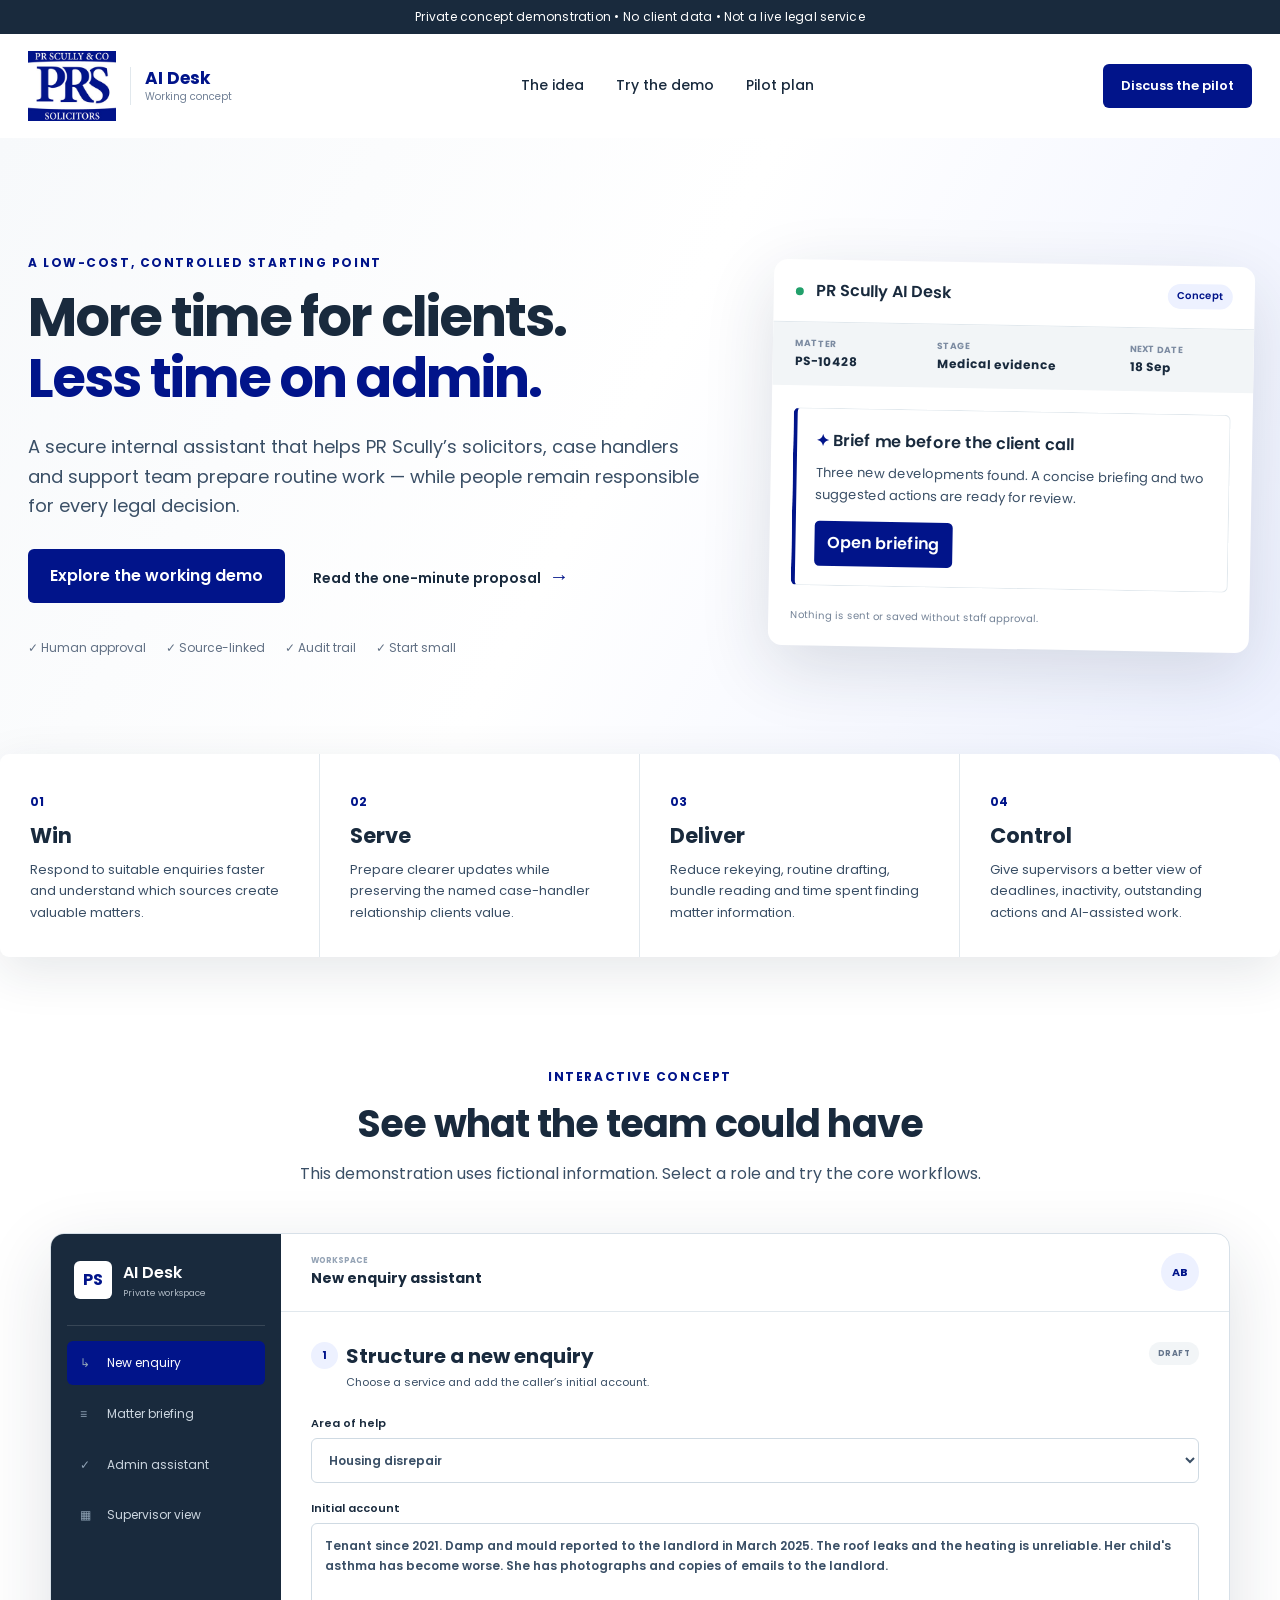
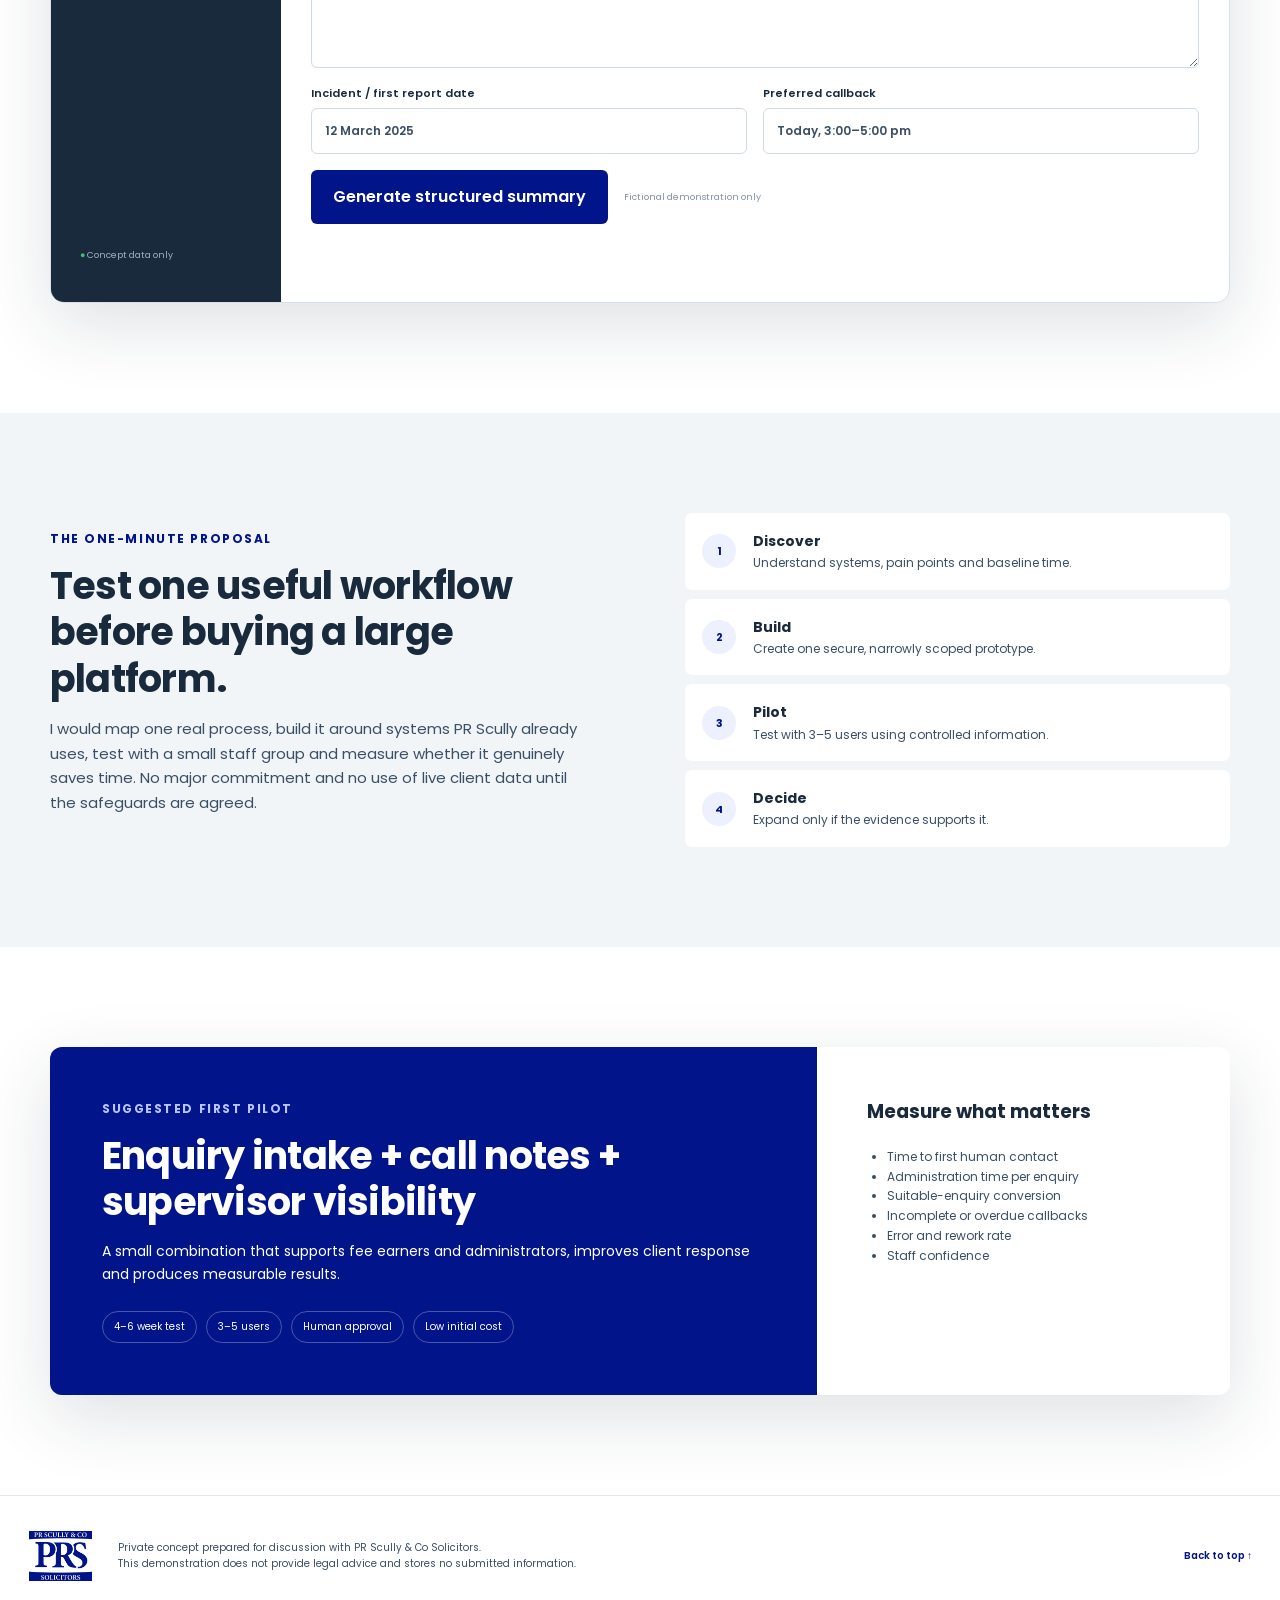
==== index.html @ b3a2705a "Create PR Scully AI Desk concept demo" ====
<!doctype html>
<html lang="en-GB">
<head>
  <meta charset="utf-8">
  <meta name="viewport" content="width=device-width, initial-scale=1">
  <meta name="description" content="Private concept demonstration of a secure AI working assistant for PR Scully Solicitors.">
  <title>PR Scully AI Desk — Private concept</title>
  <link rel="preconnect" href="https://fonts.googleapis.com">
  <link rel="preconnect" href="https://fonts.gstatic.com" crossorigin>
  <link href="https://fonts.googleapis.com/css2?family=Poppins:wght@400;500;600;700&display=swap" rel="stylesheet">
  <link rel="stylesheet" href="styles.css">
</head>
<body>
  <div class="concept-bar">Private concept demonstration • No client data • Not a live legal service</div>
  <header class="site-header">
    <a class="brand" href="#top" aria-label="PR Scully AI Desk home">
      <img src="assets/pr-scully-logo.png" alt="PR Scully Solicitors">
      <span class="brand-divider"></span>
      <span><strong>AI Desk</strong><small>Working concept</small></span>
    </a>
    <nav aria-label="Primary navigation">
      <a href="#opportunity">The idea</a>
      <a href="#demo">Try the demo</a>
      <a href="#pilot">Pilot plan</a>
    </nav>
    <a class="button button-small" href="#proposal">Discuss the pilot</a>
  </header>

  <main id="top">
    <section class="hero">
      <div class="hero-copy">
        <span class="eyebrow">A low-cost, controlled starting point</span>
        <h1>More time for clients.<br><span>Less time on admin.</span></h1>
        <p class="lead">A secure internal assistant that helps PR Scully’s solicitors, case handlers and support team prepare routine work — while people remain responsible for every legal decision.</p>
        <div class="hero-actions">
          <a class="button" href="#demo">Explore the working demo</a>
          <a class="text-link" href="#proposal">Read the one-minute proposal <span>→</span></a>
        </div>
        <div class="trust-row">
          <span>✓ Human approval</span><span>✓ Source-linked</span><span>✓ Audit trail</span><span>✓ Start small</span>
        </div>
      </div>
      <div class="hero-panel" aria-label="AI Desk overview">
        <div class="panel-top"><span class="pulse"></span> PR Scully AI Desk <em>Concept</em></div>
        <div class="matter-head">
          <div><small>MATTER</small><strong>PS-10428</strong></div>
          <div><small>STAGE</small><strong>Medical evidence</strong></div>
          <div><small>NEXT DATE</small><strong>18 Sep</strong></div>
        </div>
        <div class="panel-card">
          <div class="panel-title"><span>✦</span> Brief me before the client call</div>
          <p>Three new developments found. A concise briefing and two suggested actions are ready for review.</p>
          <button class="mini-button" data-scroll-demo>Open briefing</button>
        </div>
        <div class="panel-note">Nothing is sent or saved without staff approval.</div>
      </div>
    </section>

    <section class="outcomes" id="opportunity">
      <article><b>01</b><h3>Win</h3><p>Respond to suitable enquiries faster and understand which sources create valuable matters.</p></article>
      <article><b>02</b><h3>Serve</h3><p>Prepare clearer updates while preserving the named case-handler relationship clients value.</p></article>
      <article><b>03</b><h3>Deliver</h3><p>Reduce rekeying, routine drafting, bundle reading and time spent finding matter information.</p></article>
      <article><b>04</b><h3>Control</h3><p>Give supervisors a better view of deadlines, inactivity, outstanding actions and AI-assisted work.</p></article>
    </section>

    <section class="demo-section" id="demo">
      <div class="section-intro">
        <span class="eyebrow">Interactive concept</span>
        <h2>See what the team could have</h2>
        <p>This demonstration uses fictional information. Select a role and try the core workflows.</p>
      </div>
      <div class="app-shell">
        <aside class="app-nav">
          <div class="app-logo"><span>PS</span><div>AI Desk<small>Private workspace</small></div></div>
          <button class="nav-item active" data-tab="intake"><span>↳</span> New enquiry</button>
          <button class="nav-item" data-tab="briefing"><span>≡</span> Matter briefing</button>
          <button class="nav-item" data-tab="admin"><span>✓</span> Admin assistant</button>
          <button class="nav-item" data-tab="dashboard"><span>▦</span> Supervisor view</button>
          <div class="secure-label"><span>●</span> Concept data only</div>
        </aside>

        <div class="app-content">
          <div class="app-toolbar"><div><small>WORKSPACE</small><strong id="workspace-title">New enquiry assistant</strong></div><div class="avatar">AB</div></div>

          <section class="tab-panel active" id="intake">
            <div class="app-heading"><div><span class="step">1</span><h3>Structure a new enquiry</h3><p>Choose a service and add the caller’s initial account.</p></div><span class="status neutral">DRAFT</span></div>
            <label>Area of help<select id="service"><option>Housing disrepair</option><option>Personal injury</option><option>Clinical negligence</option><option>Aesthetic negligence</option></select></label>
            <label>Initial account<textarea id="account" rows="6">Tenant since 2021. Damp and mould reported to the landlord in March 2025. The roof leaks and the heating is unreliable. Her child's asthma has become worse. She has photographs and copies of emails to the landlord.</textarea></label>
            <div class="form-grid"><label>Incident / first report date<input value="12 March 2025"></label><label>Preferred callback<input value="Today, 3:00–5:00 pm"></label></div>
            <div class="action-row"><button class="button" id="generate-summary">Generate structured summary</button><span>Fictional demonstration only</span></div>
            <div class="generated hidden" id="summary-output"><div class="generated-head"><span>✦ AI-prepared draft</span><span class="status">REVIEW REQUIRED</span></div><div id="summary-text"></div><div class="approval"><button class="button-outline">Edit draft</button><button class="button" id="approve-summary">Approve for callback queue</button></div></div>
          </section>

          <section class="tab-panel" id="briefing">
            <div class="app-heading"><div><span class="step">2</span><h3>Matter briefing</h3><p>A source-linked summary before a client conversation.</p></div><span class="status">REVIEW REQUIRED</span></div>
            <div class="metric-row"><div><small>MATTER</small><strong>PS-10428</strong></div><div><small>STAGE</small><strong>Medical evidence</strong></div><div><small>NEXT DATE</small><strong>18 Sep 2026</strong></div><div><small>LAST UPDATE</small><strong>9 days ago</strong></div></div>
            <div class="brief-grid"><article><h4>What changed</h4><ul><li>Orthopaedic report received <a href="#">[Report, p.2]</a></li><li>Defendant requested a 21-day extension <a href="#">[Email, 24 Aug]</a></li><li>Client reports continuing symptoms and travel costs <a href="#">[Call note, 25 Aug]</a></li></ul></article><article><h4>Suggested actions</h4><ol><li>Review the report for clarification points.</li><li>Request travel receipts from the client.</li><li>Approve the prepared client update.</li></ol></article></div>
            <div class="human-check"><strong>Human check</strong><span>Verify material facts against the linked documents before giving advice or sending correspondence.</span></div>
          </section>

          <section class="tab-panel" id="admin">
            <div class="app-heading"><div><span class="step">3</span><h3>Administration assistant</h3><p>Turn an authorised call note into controlled follow-up work.</p></div><span class="status neutral">DEMO</span></div>
            <div class="transcript"><span>00:18</span><p>“The client confirmed that the consultant appointment is next Thursday. She will email the wage slips this afternoon and asked us to contact her after 2pm.”</p></div>
            <button class="button" id="extract-actions">Extract actions and draft follow-up</button>
            <div class="task-list hidden" id="task-output">
              <label><input type="checkbox"> Record consultant appointment for next Thursday</label>
              <label><input type="checkbox"> Check for wage slips after 4:00 pm today</label>
              <label><input type="checkbox"> Apply contact preference: after 2:00 pm</label>
              <div class="draft-email"><small>DRAFT FOLLOW-UP</small><p>Thank you for speaking with us today. We have noted your consultant appointment and will look out for the wage slips. We will contact you after 2:00 pm as requested.</p></div>
            </div>
          </section>

          <section class="tab-panel" id="dashboard">
            <div class="app-heading"><div><span class="step">4</span><h3>Supervisor attention view</h3><p>A simple action list — not another reporting burden.</p></div><span class="status live">SAMPLE DATA</span></div>
            <div class="dashboard-metrics"><div><strong>42</strong><span>new enquiries</span></div><div><strong>71%</strong><span>contacted in target</span></div><div class="amber"><strong>11</strong><span>awaiting documents</span></div><div class="red"><strong>6</strong><span>need attention</span></div></div>
            <table><thead><tr><th>Area</th><th>Signal</th><th>Owner</th><th>Next step</th></tr></thead><tbody><tr><td>Enquiries</td><td><b>4 not contacted</b></td><td>Intake</td><td><button>Call today</button></td></tr><tr><td>Matters</td><td><b>3 inactive &gt;21 days</b></td><td>Supervisors</td><td><button>Review list</button></td></tr><tr><td>Clients</td><td><b>8 updates overdue</b></td><td>Case handlers</td><td><button>Approve drafts</button></td></tr></tbody></table>
          </section>
        </div>
      </div>
    </section>

    <section class="proposal" id="proposal">
      <div><span class="eyebrow">The one-minute proposal</span><h2>Test one useful workflow before buying a large platform.</h2><p>I would map one real process, build it around systems PR Scully already uses, test with a small staff group and measure whether it genuinely saves time. No major commitment and no use of live client data until the safeguards are agreed.</p></div>
      <div class="proposal-list"><div><b>1</b><span><strong>Discover</strong>Understand systems, pain points and baseline time.</span></div><div><b>2</b><span><strong>Build</strong>Create one secure, narrowly scoped prototype.</span></div><div><b>3</b><span><strong>Pilot</strong>Test with 3–5 users using controlled information.</span></div><div><b>4</b><span><strong>Decide</strong>Expand only if the evidence supports it.</span></div></div>
    </section>

    <section class="pilot" id="pilot">
      <div class="pilot-card"><span class="eyebrow light">Suggested first pilot</span><h2>Enquiry intake + call notes + supervisor visibility</h2><p>A small combination that supports fee earners and administrators, improves client response and produces measurable results.</p><div class="pilot-tags"><span>4–6 week test</span><span>3–5 users</span><span>Human approval</span><span>Low initial cost</span></div></div>
      <div class="pilot-measures"><h3>Measure what matters</h3><ul><li>Time to first human contact</li><li>Administration time per enquiry</li><li>Suitable-enquiry conversion</li><li>Incomplete or overdue callbacks</li><li>Error and rework rate</li><li>Staff confidence</li></ul></div>
    </section>
  </main>

  <footer><img src="assets/pr-scully-logo.png" alt=""><p>Private concept prepared for discussion with PR Scully & Co Solicitors.<br>This demonstration does not provide legal advice and stores no submitted information.</p><a href="#top">Back to top ↑</a></footer>
  <div class="toast" id="toast" role="status" aria-live="polite"></div>
  <script src="app.js"></script>
</body>
</html>
---- styles.css ----
:root{--blue:#01148a;--blue2:#001389;--ink:#192a3d;--body:#3a4f66;--line:#e1e8ed;--soft:#f2f5f7;--softer:#fafbfc;--white:#fff;--green:#147d64;--amber:#b7791f;--red:#b33a3a;--shadow:0 22px 70px rgba(25,42,61,.14)}*{box-sizing:border-box}html{scroll-behavior:smooth}body{margin:0;font-family:Poppins,-apple-system,BlinkMacSystemFont,"Segoe UI",sans-serif;color:var(--body);background:#fff;line-height:1.65}button,input,textarea,select{font:inherit}.concept-bar{background:var(--ink);color:#fff;text-align:center;padding:7px 16px;font-size:12px;letter-spacing:.02em}.site-header{height:104px;display:flex;align-items:center;justify-content:space-between;max-width:1290px;margin:auto;padding:12px 28px;background:#fff}.brand{display:flex;align-items:center;gap:14px;color:var(--ink);text-decoration:none}.brand img{width:88px;height:70px;object-fit:contain}.brand-divider{height:38px;width:1px;background:var(--line)}.brand span:last-child{display:flex;flex-direction:column;line-height:1.2}.brand strong{font-size:17px;color:var(--blue)}.brand small{font-size:10px;color:#718096;margin-top:3px}.site-header nav{display:flex;gap:32px}.site-header nav a{color:var(--ink);font-size:14px;font-weight:500;text-decoration:none}.site-header nav a:hover{color:var(--blue)}.button{display:inline-flex;align-items:center;justify-content:center;border:0;border-radius:6px;background:var(--blue);color:#fff;padding:14px 22px;min-height:50px;font-weight:600;text-decoration:none;cursor:pointer;transition:.2s}.button:hover{background:var(--blue2);transform:translateY(-1px)}.button-small{min-height:44px;padding:10px 18px;font-size:13px}.button-outline{border:1px solid var(--blue);background:#fff;color:var(--blue);padding:11px 18px;border-radius:6px;font-weight:600;cursor:pointer}.hero{min-height:650px;background:linear-gradient(118deg,#f7f9fb 0%,#fff 48%,#edf1ff 100%);display:grid;grid-template-columns:minmax(0,1.05fr) minmax(430px,.75fr);gap:70px;align-items:center;padding:78px max(28px,calc((100vw - 1234px)/2)) 92px;overflow:hidden}.eyebrow{display:block;color:var(--blue);font-size:12px;font-weight:700;letter-spacing:.13em;text-transform:uppercase;margin-bottom:14px}.hero h1{font-size:54px;line-height:1.12;color:var(--ink);margin:0 0 24px;letter-spacing:-.035em}.hero h1 span{color:var(--blue)}.lead{font-size:18px;max-width:720px;margin:0 0 28px}.hero-actions{display:flex;align-items:center;gap:28px}.text-link{color:var(--ink);font-size:14px;font-weight:600;text-decoration:none}.text-link span{color:var(--blue);font-size:20px;margin-left:5px}.trust-row{display:flex;flex-wrap:wrap;gap:20px;margin-top:35px;font-size:12px;color:#617084}.hero-panel{background:#fff;border-radius:14px;box-shadow:var(--shadow);overflow:hidden;transform:rotate(1deg)}.panel-top{padding:18px 22px;color:var(--ink);font-weight:600;border-bottom:1px solid var(--line)}.panel-top em{float:right;font-size:10px;font-style:normal;background:#edf1ff;color:var(--blue);border-radius:20px;padding:4px 9px}.pulse{display:inline-block;width:8px;height:8px;background:#22a06b;border-radius:50%;margin-right:8px}.matter-head{display:grid;grid-template-columns:1fr 1.4fr .8fr;background:var(--soft);padding:14px 22px;gap:15px}.matter-head div{display:flex;flex-direction:column}.matter-head small,.metric-row small{font-size:9px;color:#7c8ba1;font-weight:700}.matter-head strong{font-size:12px;color:var(--ink)}.panel-card{margin:22px;border:1px solid var(--line);border-left:4px solid var(--blue);border-radius:6px;padding:19px}.panel-title{font-weight:600;color:var(--ink)}.panel-title span{color:var(--blue)}.panel-card p{font-size:13px;margin:8px 0 16px}.mini-button{border:0;background:var(--blue);color:#fff;border-radius:5px;padding:9px 13px;font-weight:600;cursor:pointer}.panel-note{padding:0 22px 22px;font-size:10px;color:#748397}.outcomes{max-width:1290px;margin:-34px auto 0;position:relative;display:grid;grid-template-columns:repeat(4,1fr);background:#fff;border-radius:9px;box-shadow:0 15px 50px rgba(25,42,61,.11);overflow:hidden}.outcomes article{padding:34px 30px;border-right:1px solid var(--line)}.outcomes article:last-child{border:0}.outcomes b{color:var(--blue);font-size:12px}.outcomes h3{margin:5px 0;color:var(--ink);font-size:21px}.outcomes p{margin:0;font-size:13px}.demo-section{padding:110px 28px;background:#fff}.section-intro{text-align:center;max-width:720px;margin:0 auto 45px}.section-intro h2,.proposal h2,.pilot h2{color:var(--ink);font-size:38px;line-height:1.22;margin:0 0 14px;letter-spacing:-.02em}.section-intro p{margin:0}.app-shell{max-width:1180px;min-height:670px;margin:auto;border:1px solid #d7e0e8;border-radius:14px;box-shadow:var(--shadow);display:grid;grid-template-columns:230px 1fr;overflow:hidden;background:#fff}.app-nav{background:var(--ink);padding:26px 16px;display:flex;flex-direction:column;gap:7px}.app-logo{display:flex;align-items:center;color:#fff;gap:11px;padding:0 7px 24px;margin-bottom:8px;border-bottom:1px solid rgba(255,255,255,.13);font-weight:600}.app-logo>span{display:grid;place-items:center;width:38px;height:38px;border-radius:6px;background:#fff;color:var(--blue);font-weight:700}.app-logo div{display:flex;flex-direction:column}.app-logo small{color:#aeb9c4;font-size:9px;font-weight:400}.nav-item{border:0;background:transparent;color:#cbd5df;text-align:left;border-radius:6px;padding:12px 13px;font-size:12px;cursor:pointer}.nav-item span{display:inline-block;width:24px;color:#91a4b7}.nav-item:hover,.nav-item.active{background:var(--blue);color:#fff}.secure-label{margin-top:auto;color:#9eb0c1;font-size:9px;padding:13px}.secure-label span{color:#48bb78}.app-content{min-width:0}.app-toolbar{height:78px;border-bottom:1px solid var(--line);display:flex;align-items:center;justify-content:space-between;padding:0 30px}.app-toolbar>div:first-child{display:flex;flex-direction:column}.app-toolbar small{font-size:8px;font-weight:700;color:#94a3b5}.app-toolbar strong{color:var(--ink);font-size:14px}.avatar{width:38px;height:38px;border-radius:50%;display:grid;place-items:center;background:#edf1ff;color:var(--blue);font-size:11px;font-weight:700}.tab-panel{display:none;padding:30px;animation:fade .25s ease}.tab-panel.active{display:block}@keyframes fade{from{opacity:.4;transform:translateY(5px)}to{opacity:1;transform:none}}.app-heading{display:flex;justify-content:space-between;align-items:flex-start;margin-bottom:23px}.app-heading>div{display:grid;grid-template-columns:35px 1fr}.app-heading .step{grid-row:1/3;width:27px;height:27px;display:grid;place-items:center;border-radius:50%;background:#edf1ff;color:var(--blue);font-size:11px;font-weight:700}.app-heading h3{color:var(--ink);font-size:20px;line-height:1.2;margin:2px 0 5px}.app-heading p{grid-column:2;margin:0;font-size:11px}.status{background:#fff4d9;color:#8a5b00;border-radius:20px;padding:5px 9px;font-size:8px;font-weight:700;letter-spacing:.05em}.status.neutral{background:var(--soft);color:#64748b}.status.live{background:#e7f7ef;color:#147d64}label{display:block;color:var(--ink);font-size:11px;font-weight:600;margin-bottom:16px}input,textarea,select{display:block;width:100%;margin-top:6px;border:1px solid #cfdae3;border-radius:6px;padding:12px 13px;color:var(--body);background:#fff;font-size:12px;outline:none}input:focus,textarea:focus,select:focus{border-color:var(--blue);box-shadow:0 0 0 3px rgba(1,20,138,.08)}textarea{resize:vertical}.form-grid{display:grid;grid-template-columns:1fr 1fr;gap:16px}.action-row{display:flex;align-items:center;gap:16px}.action-row span{font-size:9px;color:#8190a2}.generated{margin-top:24px;border:1px solid #cfd9e2;border-radius:8px;padding:18px;background:var(--softer)}.generated-head{display:flex;justify-content:space-between;color:var(--blue);font-size:11px;font-weight:700}.generated h4{color:var(--ink);margin:14px 0 6px}.generated ul{font-size:11px;margin:0;padding-left:18px}.approval{display:flex;justify-content:flex-end;gap:10px;margin-top:16px}.hidden{display:none}.metric-row{display:grid;grid-template-columns:repeat(4,1fr);border:1px solid var(--line);border-radius:7px;overflow:hidden;margin-bottom:23px}.metric-row div{padding:13px;border-right:1px solid var(--line);display:flex;flex-direction:column}.metric-row div:last-child{border:0}.metric-row strong{font-size:11px;color:var(--ink)}.brief-grid{display:grid;grid-template-columns:1.1fr .9fr;gap:18px}.brief-grid article{background:var(--soft);padding:18px;border-radius:7px}.brief-grid h4{color:var(--ink);margin:0 0 10px}.brief-grid ul,.brief-grid ol{font-size:11px;padding-left:20px;margin:0}.brief-grid a{color:var(--blue)}.human-check{display:flex;gap:14px;background:#fff8e5;border-left:4px solid #d69e2e;padding:15px;margin-top:18px;font-size:10px}.human-check strong{color:#8a5b00;white-space:nowrap}.transcript{display:flex;gap:16px;padding:18px;background:var(--soft);border-radius:7px;margin-bottom:18px}.transcript span{color:var(--blue);font-size:10px;font-weight:700}.transcript p{margin:0;font-size:12px}.task-list{margin-top:20px}.task-list label{display:flex;align-items:center;gap:10px;padding:12px;border-bottom:1px solid var(--line);margin:0}.task-list input{width:auto;margin:0}.draft-email{margin-top:18px;border-left:4px solid var(--blue);padding:14px 17px;background:#f7f8ff}.draft-email small{font-weight:700;color:var(--blue)}.draft-email p{font-size:11px;margin:6px 0}.dashboard-metrics{display:grid;grid-template-columns:repeat(4,1fr);gap:10px;margin-bottom:25px}.dashboard-metrics div{background:var(--blue);color:#fff;border-radius:7px;padding:15px;text-align:center;display:flex;flex-direction:column}.dashboard-metrics .amber{background:var(--amber)}.dashboard-metrics .red{background:var(--red)}.dashboard-metrics strong{font-size:24px}.dashboard-metrics span{font-size:9px}table{width:100%;border-collapse:collapse;font-size:10px}th{text-align:left;background:var(--ink);color:#fff;padding:11px}td{padding:11px;border-bottom:1px solid var(--line)}td button{border:0;border-radius:4px;background:#edf1ff;color:var(--blue);font-size:9px;font-weight:600;padding:7px 9px}.proposal{padding:100px max(28px,calc((100vw - 1180px)/2));background:var(--soft);display:grid;grid-template-columns:1fr 1fr;gap:90px;align-items:center}.proposal p{font-size:15px}.proposal-list{display:grid;gap:9px}.proposal-list>div{background:#fff;border-radius:7px;padding:17px;display:flex;align-items:center;gap:17px}.proposal-list b{width:34px;height:34px;border-radius:50%;display:grid;place-items:center;background:#edf1ff;color:var(--blue);font-size:11px}.proposal-list span{font-size:12px}.proposal-list strong{display:block;color:var(--ink);font-size:14px}.pilot{max-width:1180px;margin:100px auto;display:grid;grid-template-columns:1.3fr .7fr;box-shadow:var(--shadow);border-radius:12px;overflow:hidden}.pilot-card{background:var(--blue);padding:52px;color:#fff}.pilot-card h2{color:#fff}.pilot-card p{font-size:14px}.eyebrow.light{color:#bac5ff}.pilot-tags{display:flex;flex-wrap:wrap;gap:9px;margin-top:25px}.pilot-tags span{font-size:10px;border:1px solid rgba(255,255,255,.28);border-radius:20px;padding:7px 11px}.pilot-measures{padding:50px;background:#fff}.pilot-measures h3{margin-top:0;color:var(--ink)}.pilot-measures ul{padding-left:20px;font-size:12px}footer{border-top:1px solid var(--line);max-width:1290px;margin:auto;padding:35px 28px;display:flex;align-items:center;gap:25px;font-size:10px}footer img{width:65px;height:50px;object-fit:contain}footer p{margin:0}footer a{margin-left:auto;color:var(--blue);font-weight:600;text-decoration:none}.toast{position:fixed;right:24px;bottom:24px;background:var(--ink);color:#fff;padding:13px 18px;border-radius:6px;font-size:11px;box-shadow:var(--shadow);opacity:0;transform:translateY(10px);pointer-events:none;transition:.25s}.toast.show{opacity:1;transform:none}@media(max-width:900px){.site-header nav{display:none}.hero{grid-template-columns:1fr;padding-top:60px}.hero-panel{max-width:600px}.outcomes{margin:0;grid-template-columns:1fr 1fr;border-radius:0}.app-shell{grid-template-columns:1fr}.app-nav{flex-direction:row;overflow:auto}.app-logo,.secure-label{display:none}.nav-item{white-space:nowrap}.proposal{grid-template-columns:1fr;gap:40px}.pilot{margin:60px 28px;grid-template-columns:1fr}.hero h1{font-size:44px}}@media(max-width:620px){.site-header{height:86px;padding:8px 16px}.brand img{width:70px;height:56px}.brand-divider,.brand span:last-child{display:none}.button-small{font-size:11px;padding:9px 12px}.hero{padding:48px 20px 65px;gap:40px;min-height:0}.hero h1{font-size:36px}.lead{font-size:15px}.hero-actions{align-items:flex-start;flex-direction:column;gap:16px}.matter-head{grid-template-columns:1fr 1fr}.matter-head div:last-child{display:none}.outcomes{grid-template-columns:1fr}.outcomes article{border-right:0;border-bottom:1px solid var(--line);padding:25px}.demo-section{padding:70px 14px}.section-intro h2,.proposal h2,.pilot h2{font-size:30px}.app-toolbar{padding:0 18px}.tab-panel{padding:20px 16px}.form-grid,.brief-grid{grid-template-columns:1fr}.metric-row{grid-template-columns:1fr 1fr}.dashboard-metrics{grid-template-columns:1fr 1fr}.dashboard-metrics span{font-size:8px}.app-content{overflow-x:auto}table{min-width:520px}.proposal{padding:70px 20px}.pilot{margin:60px 14px}.pilot-card,.pilot-measures{padding:32px 24px}footer{align-items:flex-start;flex-wrap:wrap}footer a{margin-left:0}.concept-bar{font-size:9px}}
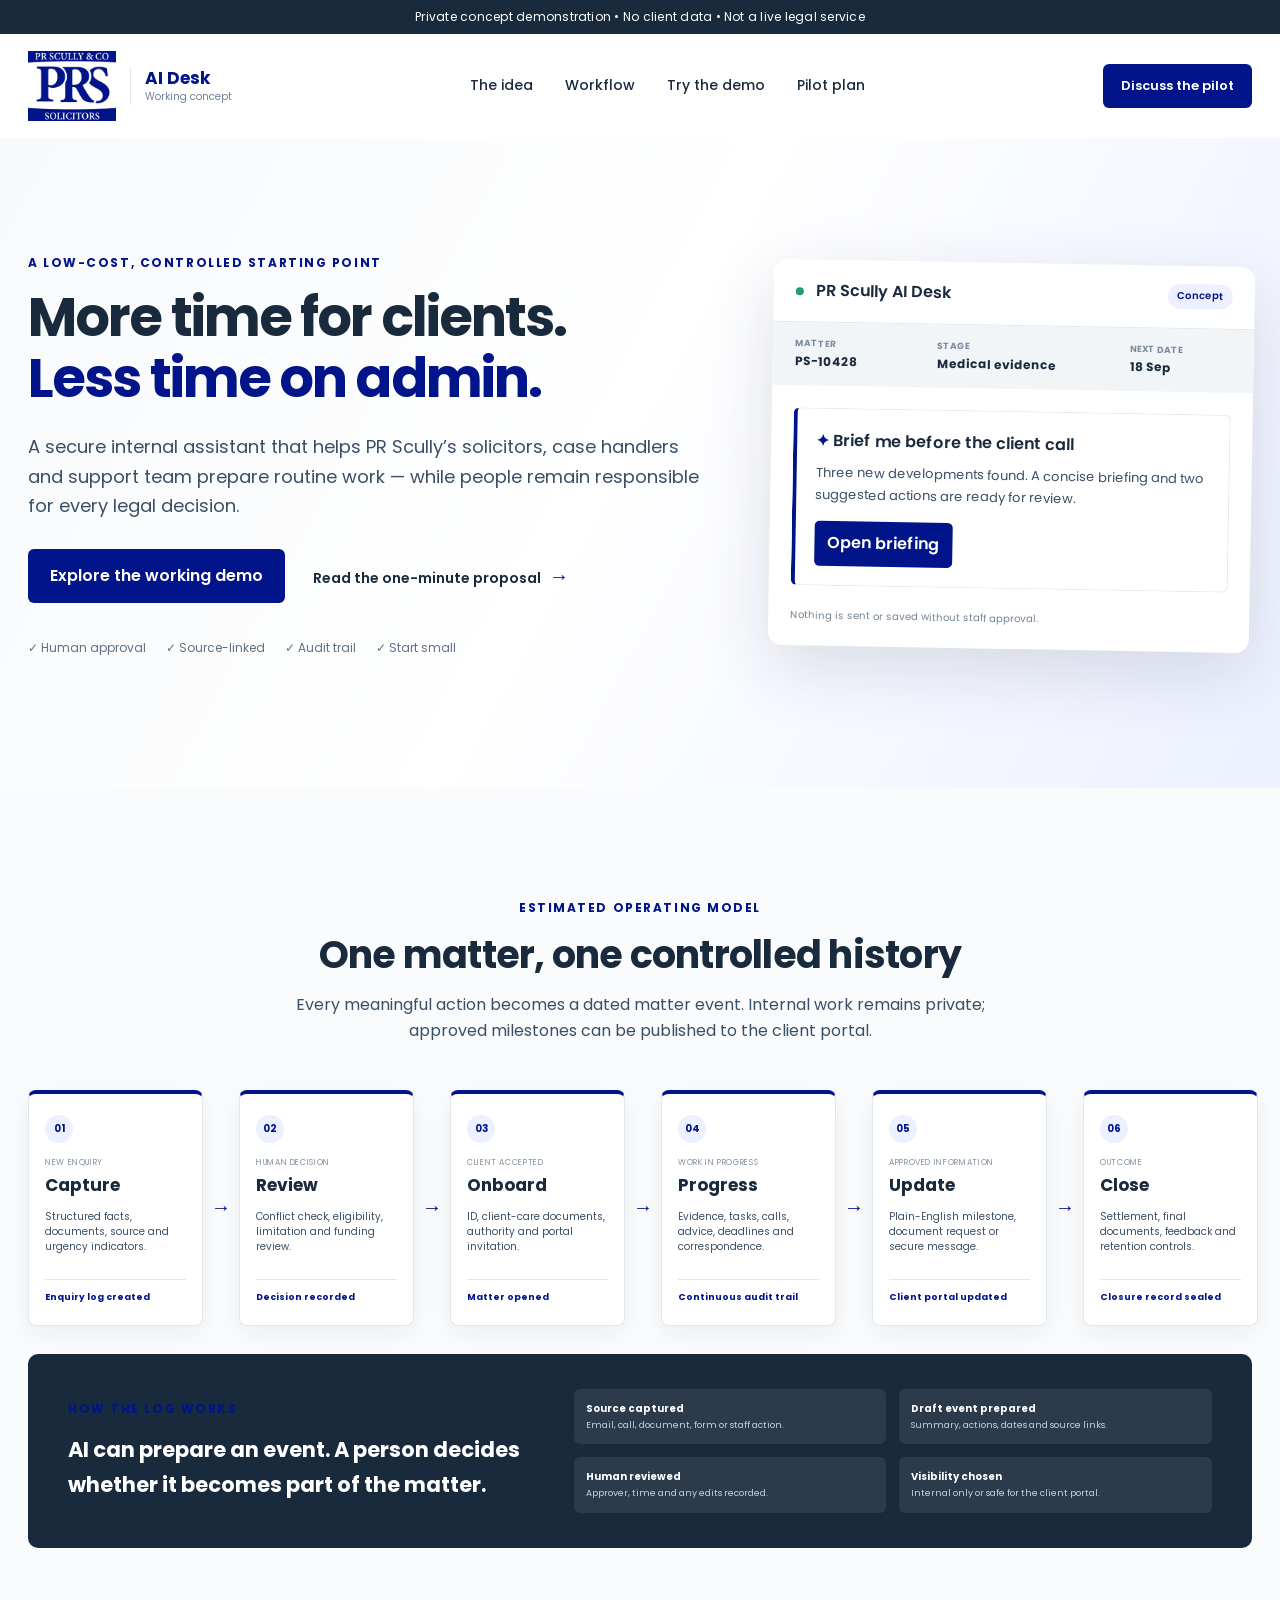
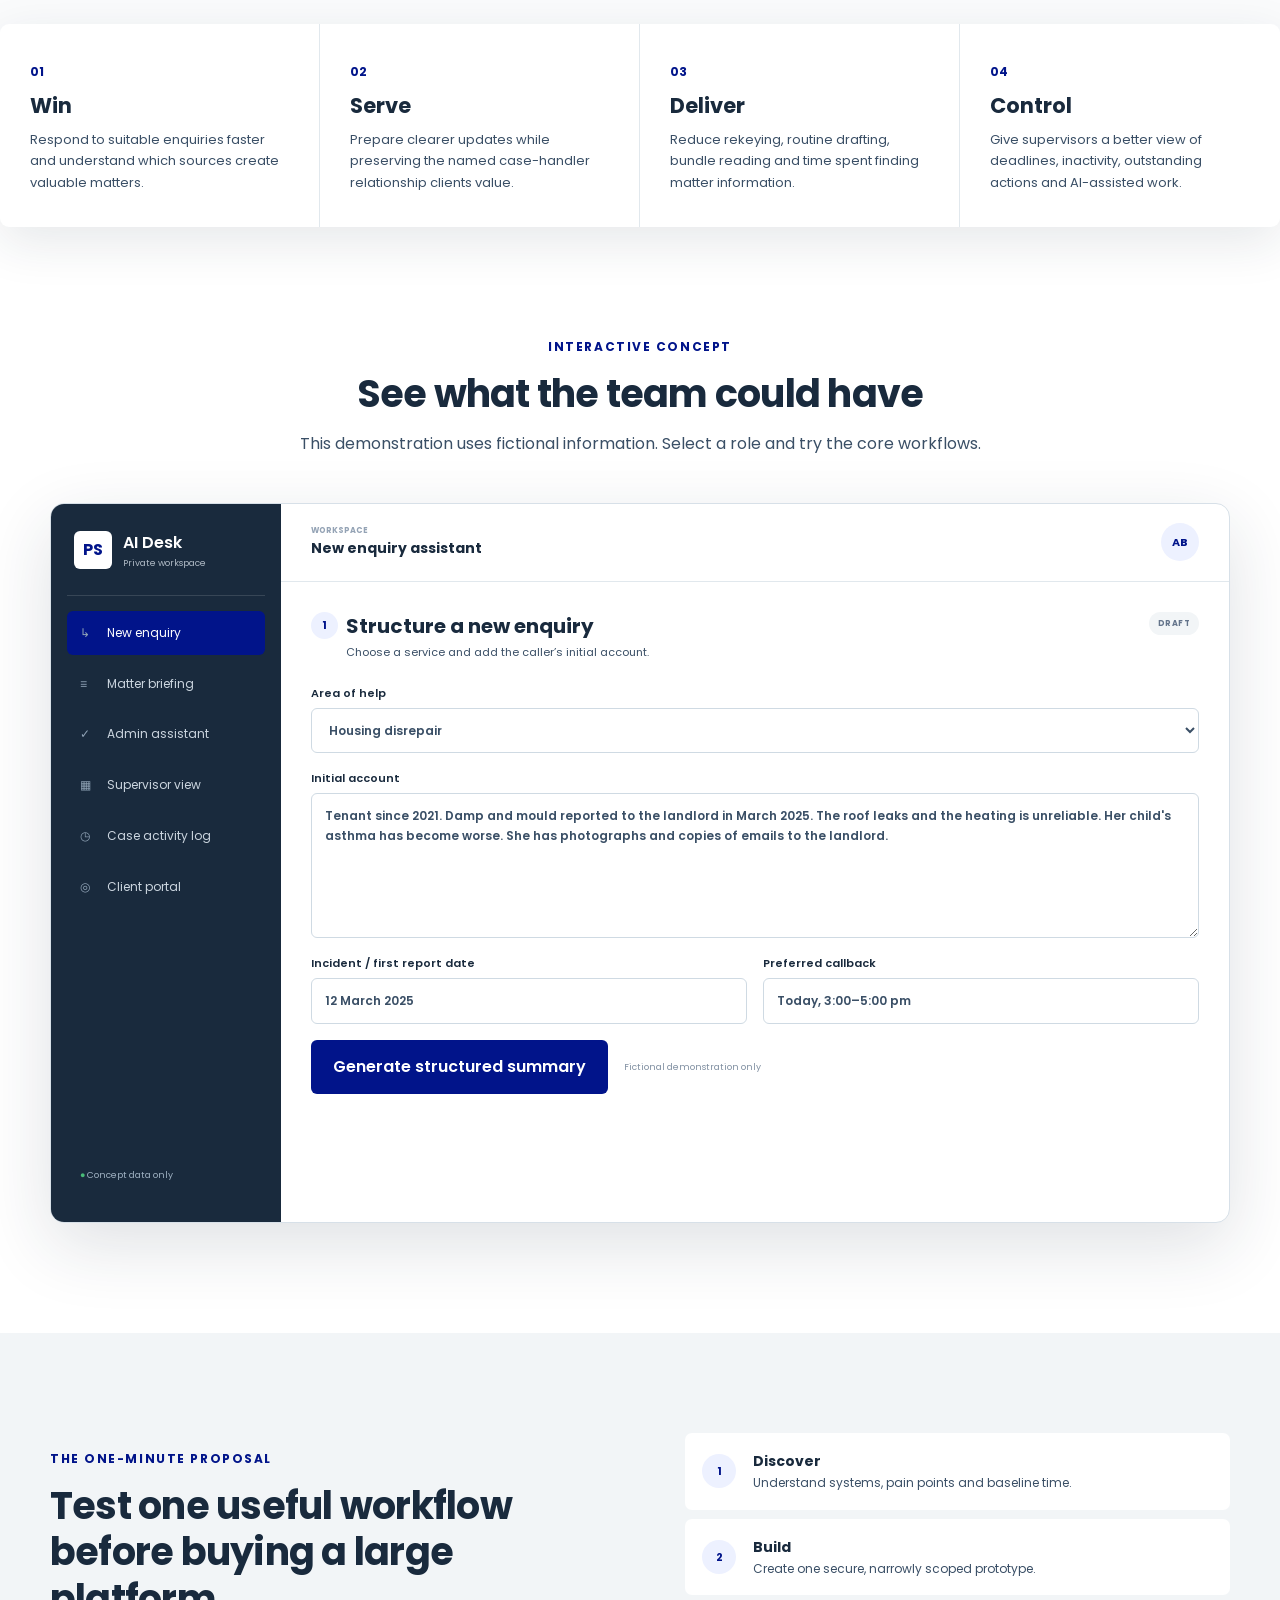
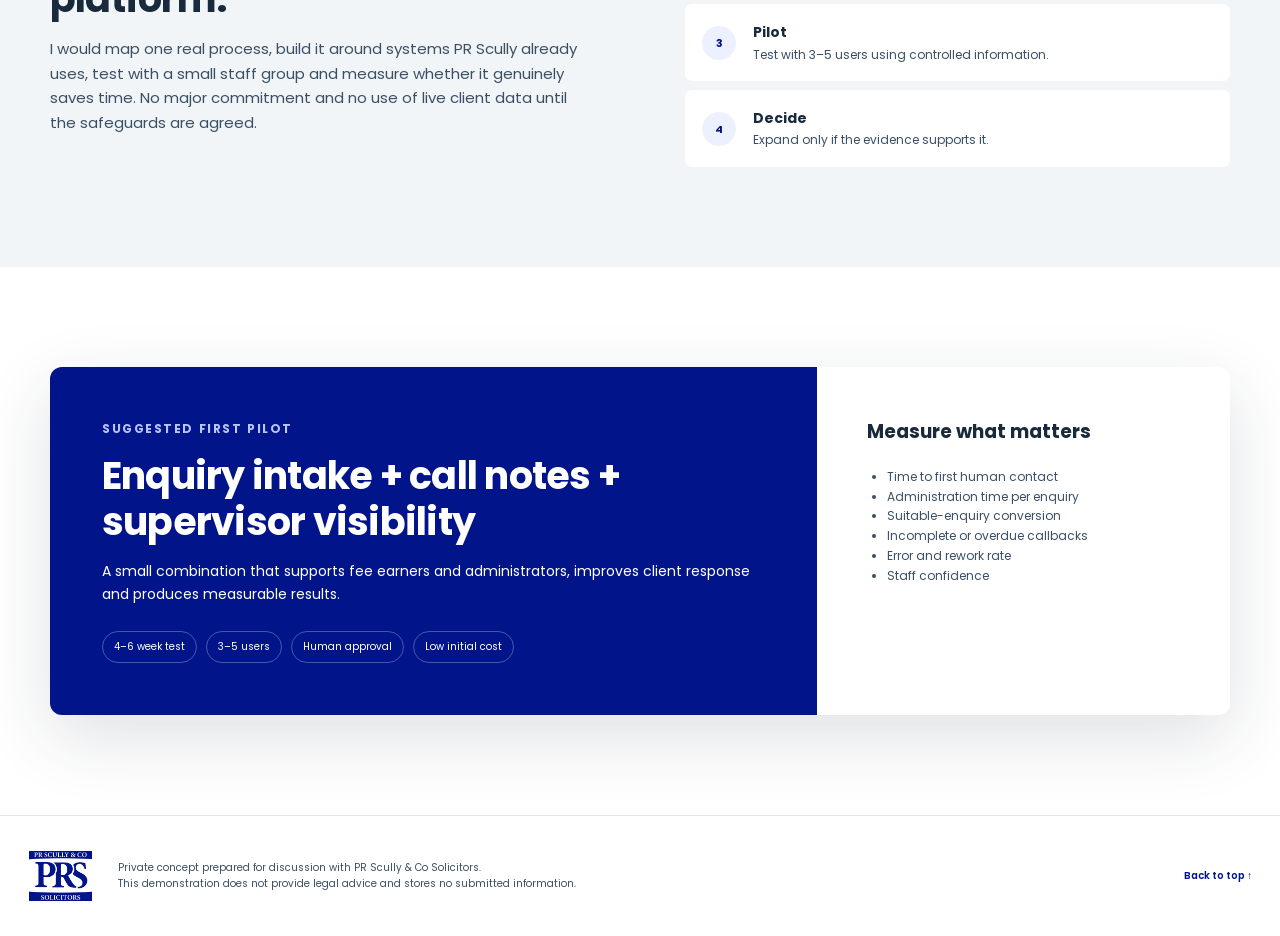
==== commit abb70f84: "Add workflow map case log and client portal" ====
--- a/index.html
+++ b/index.html
@@ -9,6 +9,7 @@
   <link rel="preconnect" href="https://fonts.gstatic.com" crossorigin>
   <link href="https://fonts.googleapis.com/css2?family=Poppins:wght@400;500;600;700&display=swap" rel="stylesheet">
   <link rel="stylesheet" href="styles.css">
+  <link rel="stylesheet" href="workflow.css">
 </head>
 <body>
   <div class="concept-bar">Private concept demonstration • No client data • Not a live legal service</div>
@@ -20,6 +21,7 @@
     </a>
     <nav aria-label="Primary navigation">
       <a href="#opportunity">The idea</a>
+      <a href="#workflow">Workflow</a>
       <a href="#demo">Try the demo</a>
       <a href="#pilot">Pilot plan</a>
     </nav>
@@ -56,6 +58,23 @@
       </div>
     </section>
 
+    <section class="workflow-section" id="workflow">
+      <div class="section-intro">
+        <span class="eyebrow">Estimated operating model</span>
+        <h2>One matter, one controlled history</h2>
+        <p>Every meaningful action becomes a dated matter event. Internal work remains private; approved milestones can be published to the client portal.</p>
+      </div>
+      <div class="workflow-map">
+        <article><span>01</span><i>New enquiry</i><h3>Capture</h3><p>Structured facts, documents, source and urgency indicators.</p><b>Enquiry log created</b></article><div class="flow-arrow">→</div>
+        <article><span>02</span><i>Human decision</i><h3>Review</h3><p>Conflict check, eligibility, limitation and funding review.</p><b>Decision recorded</b></article><div class="flow-arrow">→</div>
+        <article><span>03</span><i>Client accepted</i><h3>Onboard</h3><p>ID, client-care documents, authority and portal invitation.</p><b>Matter opened</b></article><div class="flow-arrow">→</div>
+        <article><span>04</span><i>Work in progress</i><h3>Progress</h3><p>Evidence, tasks, calls, advice, deadlines and correspondence.</p><b>Continuous audit trail</b></article><div class="flow-arrow">→</div>
+        <article><span>05</span><i>Approved information</i><h3>Update</h3><p>Plain-English milestone, document request or secure message.</p><b>Client portal updated</b></article><div class="flow-arrow">→</div>
+        <article><span>06</span><i>Outcome</i><h3>Close</h3><p>Settlement, final documents, feedback and retention controls.</p><b>Closure record sealed</b></article>
+      </div>
+      <div class="log-model"><div><span class="eyebrow">How the log works</span><h3>AI can prepare an event. A person decides whether it becomes part of the matter.</h3></div><ol><li><b>Source captured</b><span>Email, call, document, form or staff action.</span></li><li><b>Draft event prepared</b><span>Summary, actions, dates and source links.</span></li><li><b>Human reviewed</b><span>Approver, time and any edits recorded.</span></li><li><b>Visibility chosen</b><span>Internal only or safe for the client portal.</span></li></ol></div>
+    </section>
+
     <section class="outcomes" id="opportunity">
       <article><b>01</b><h3>Win</h3><p>Respond to suitable enquiries faster and understand which sources create valuable matters.</p></article>
       <article><b>02</b><h3>Serve</h3><p>Prepare clearer updates while preserving the named case-handler relationship clients value.</p></article>
@@ -76,6 +95,8 @@
           <button class="nav-item" data-tab="briefing"><span>≡</span> Matter briefing</button>
           <button class="nav-item" data-tab="admin"><span>✓</span> Admin assistant</button>
           <button class="nav-item" data-tab="dashboard"><span>▦</span> Supervisor view</button>
+          <button class="nav-item" data-tab="log"><span>◷</span> Case activity log</button>
+          <button class="nav-item" data-tab="portal"><span>◎</span> Client portal</button>
           <div class="secure-label"><span>●</span> Concept data only</div>
         </aside>
 
@@ -115,6 +136,26 @@
             <div class="dashboard-metrics"><div><strong>42</strong><span>new enquiries</span></div><div><strong>71%</strong><span>contacted in target</span></div><div class="amber"><strong>11</strong><span>awaiting documents</span></div><div class="red"><strong>6</strong><span>need attention</span></div></div>
             <table><thead><tr><th>Area</th><th>Signal</th><th>Owner</th><th>Next step</th></tr></thead><tbody><tr><td>Enquiries</td><td><b>4 not contacted</b></td><td>Intake</td><td><button>Call today</button></td></tr><tr><td>Matters</td><td><b>3 inactive &gt;21 days</b></td><td>Supervisors</td><td><button>Review list</button></td></tr><tr><td>Clients</td><td><b>8 updates overdue</b></td><td>Case handlers</td><td><button>Approve drafts</button></td></tr></tbody></table>
           </section>
+
+          <section class="tab-panel" id="log">
+            <div class="app-heading"><div><span class="step">5</span><h3>Case activity log</h3><p>A chronological, attributable record of what happened and why.</p></div><span class="status live">AUDIT TRAIL</span></div>
+            <div class="log-controls"><button class="filter active">All events</button><button class="filter">Documents</button><button class="filter">Communications</button><button class="filter">Decisions</button><span>Fictional matter PS-10428</span></div>
+            <div class="timeline">
+              <article><div class="timeline-icon human">AB</div><div><header><strong>Medical report reviewed</strong><time>25 Aug 2026 · 14:42</time></header><p>Alasdair Brown confirmed the report is suitable for the next stage and requested two clarification points.</p><footer><span>Source: Orthopaedic report, v1</span><span class="visibility internal">Internal only</span></footer></div></article>
+              <article><div class="timeline-icon ai">✦</div><div><header><strong>Draft client update prepared</strong><time>25 Aug 2026 · 14:44</time></header><p>AI-assisted draft created from approved matter events. Awaiting case-handler review.</p><footer><span>Created by AI Desk · Draft v1</span><span class="visibility review">Review required</span></footer></div></article>
+              <article><div class="timeline-icon human">JD</div><div><header><strong>Client update approved and published</strong><time>25 Aug 2026 · 15:06</time></header><p>Jacqui reviewed the wording, removed an internal valuation reference and published the milestone.</p><footer><span>Approver: J. Dove · Draft v2</span><span class="visibility client">Client visible</span></footer></div></article>
+              <article><div class="timeline-icon system">↗</div><div><header><strong>Client portal notification delivered</strong><time>25 Aug 2026 · 15:07</time></header><p>Email notification delivered. No confidential matter details were included in the email.</p><footer><span>Message ID: DEMO-8821</span><span class="visibility system-tag">System event</span></footer></div></article>
+            </div>
+            <div class="integrity-note"><strong>Recommended control</strong><span>Events should be append-only for ordinary users. Corrections create a linked new event rather than silently overwriting history.</span></div>
+          </section>
+
+          <section class="tab-panel" id="portal">
+            <div class="portal-banner"><span>CLIENT VIEW</span>This screen contains only information specifically approved for the client.</div>
+            <div class="portal-head"><div><small>WELCOME BACK</small><h3>Sarah, here is your case update</h3><p>Matter reference PS-10428</p></div><button class="button-outline">Send a secure message</button></div>
+            <div class="portal-progress"><div class="progress-line"><span class="done">✓</span><i></i><span class="done">✓</span><i></i><span class="current">3</span><i></i><span>4</span><i></i><span>5</span></div><div class="progress-labels"><b>Case opened</b><b>Evidence gathered</b><b>Medical evidence</b><b>Negotiation</b><b>Outcome</b></div></div>
+            <div class="portal-grid"><article class="latest-update"><small>LATEST UPDATE · 25 AUGUST 2026</small><h4>Your medical report has been received</h4><p>Your case handler is reviewing the report. We have asked the expert to clarify two points. We will update you when the response arrives.</p><div><span>Published by Jacqui</span><button id="acknowledge-update">I’ve read this update</button></div></article><article class="portal-action"><small>ACTION NEEDED</small><h4>Please upload travel receipts</h4><p>Receipts for travel connected with your appointments will help us record your expenses.</p><button class="button" id="portal-upload">Choose files</button><em>Demo only — files are not uploaded</em></article></div>
+            <div class="portal-lower"><article><h4>Secure messages</h4><p><b>PR Scully · 25 Aug</b><br>We have received your medical report and will review it shortly.</p><a href="#">View all messages →</a></article><article><h4>Your documents</h4><p>12 documents shared with you<br>3 documents supplied by you</p><a href="#">Open document centre →</a></article><article><h4>Your contact</h4><p><b>Jacqui Dove</b><br>Case handler<br>0161 667 8260</p><a href="#">Send a secure message →</a></article></div>
+          </section>
         </div>
       </div>
     </section>
--- a/workflow.css
+++ b/workflow.css
@@ -0,0 +1,24 @@
+/* Estimated workflow, case log and client portal concept */
+.workflow-section{padding:110px max(28px,calc((100vw - 1290px)/2));background:var(--softer)}
+.workflow-map{display:grid;grid-template-columns:repeat(11,auto);align-items:stretch;gap:8px}
+.workflow-map article{width:175px;background:#fff;border:1px solid var(--line);border-top:4px solid var(--blue);border-radius:8px;padding:20px 16px;box-shadow:0 8px 26px rgba(25,42,61,.06)}
+.workflow-map article span{display:inline-grid;place-items:center;width:28px;height:28px;border-radius:50%;background:#edf1ff;color:var(--blue);font-size:10px;font-weight:700}
+.workflow-map article i{display:block;font-style:normal;font-size:8px;color:#8492a5;text-transform:uppercase;letter-spacing:.08em;margin-top:13px}
+.workflow-map h3{color:var(--ink);margin:2px 0 7px;font-size:17px}.workflow-map p{font-size:10px;line-height:1.5;min-height:60px}
+.workflow-map article b{display:block;border-top:1px solid var(--line);padding-top:10px;color:var(--blue);font-size:9px}.flow-arrow{align-self:center;color:var(--blue);font-size:20px}
+.log-model{display:grid;grid-template-columns:1fr 1.4fr;gap:50px;align-items:center;background:var(--ink);border-radius:10px;color:#fff;padding:35px 40px;margin-top:28px}
+.log-model h3{margin:0;font-size:21px}.log-model ol{display:grid;grid-template-columns:1fr 1fr;gap:13px;margin:0;padding:0;list-style:none}
+.log-model li{display:flex;flex-direction:column;background:rgba(255,255,255,.08);border-radius:6px;padding:12px}.log-model li b{font-size:10px}.log-model li span{color:#c8d3dd;font-size:9px}
+.app-shell{min-height:720px}.log-controls{display:flex;align-items:center;gap:7px;border-bottom:1px solid var(--line);padding-bottom:14px;margin-bottom:14px}
+.log-controls .filter{border:1px solid var(--line);background:#fff;color:var(--body);border-radius:20px;padding:6px 10px;font-size:9px;cursor:pointer}.log-controls .filter.active{background:var(--blue);border-color:var(--blue);color:#fff}.log-controls span{margin-left:auto;font-size:8px;color:#8391a3}
+.timeline{position:relative}.timeline:before{content:"";position:absolute;left:17px;top:20px;bottom:20px;width:1px;background:var(--line)}.timeline article{position:relative;display:grid;grid-template-columns:36px 1fr;gap:14px;padding:8px 0}
+.timeline-icon{z-index:1;width:36px;height:36px;border-radius:50%;display:grid;place-items:center;background:var(--ink);color:#fff;font-size:9px;font-weight:700}.timeline-icon.ai{background:var(--blue)}.timeline-icon.system{background:#718096}
+.timeline article>div:last-child{border:1px solid var(--line);border-radius:7px;padding:10px 14px}.timeline header,.timeline footer{display:flex;justify-content:space-between;gap:12px}.timeline header strong{color:var(--ink);font-size:11px}.timeline time,.timeline footer{font-size:8px;color:#8291a3}.timeline p{font-size:9px;margin:5px 0}
+.visibility{border-radius:12px;padding:3px 7px;font-weight:700}.visibility.internal{background:#edf1ff;color:var(--blue)}.visibility.review{background:#fff4d9;color:#8a5b00}.visibility.client{background:#e7f7ef;color:#147d64}.visibility.system-tag{background:var(--soft);color:#64748b}
+.integrity-note{display:flex;gap:13px;background:#f7f8ff;border-left:4px solid var(--blue);padding:12px 15px;margin-top:10px;font-size:9px}.integrity-note strong{color:var(--blue);white-space:nowrap}
+.portal-banner{background:#edf1ff;color:var(--blue);padding:9px 14px;border-radius:6px;font-size:9px}.portal-banner span{font-weight:700;margin-right:10px}.portal-head{display:flex;justify-content:space-between;align-items:center;padding:18px 0}.portal-head small,.portal-grid small{font-size:8px;font-weight:700;color:#7f8da0}.portal-head h3{color:var(--ink);margin:3px 0;font-size:22px}.portal-head p{margin:0;font-size:10px}
+.portal-progress{background:var(--soft);border-radius:8px;padding:14px 24px;margin-bottom:16px}.progress-line{display:grid;grid-template-columns:26px 1fr 26px 1fr 26px 1fr 26px 1fr 26px;align-items:center}.progress-line span{width:26px;height:26px;border-radius:50%;display:grid;place-items:center;background:#fff;border:1px solid #bcc8d3;color:#7c8a9b;font-size:9px}.progress-line span.done{background:var(--green);border-color:var(--green);color:#fff}.progress-line span.current{background:var(--blue);border-color:var(--blue);color:#fff}.progress-line i{height:2px;background:#cbd5df}.progress-labels{display:grid;grid-template-columns:repeat(5,1fr);text-align:center;margin-top:7px;font-size:7px;color:#607084}
+.portal-grid{display:grid;grid-template-columns:1.4fr .8fr;gap:14px}.portal-grid article{border:1px solid var(--line);border-radius:8px;padding:16px}.portal-grid h4{color:var(--ink);margin:5px 0;font-size:15px}.portal-grid p{font-size:9px}.latest-update{border-left:4px solid var(--blue)!important}.latest-update>div{display:flex;justify-content:space-between;align-items:center;font-size:8px;color:#7f8da0}.latest-update button{border:0;background:#edf1ff;color:var(--blue);padding:7px 9px;border-radius:4px;font-size:8px;font-weight:700}.portal-action{background:#fffaf0}.portal-action .button{min-height:38px;padding:8px 12px;font-size:9px}.portal-action em{display:block;font-size:7px;color:#8a97a8;margin-top:7px}
+.portal-lower{display:grid;grid-template-columns:repeat(3,1fr);gap:12px;margin-top:12px}.portal-lower article{background:var(--soft);padding:12px;border-radius:6px}.portal-lower h4{color:var(--ink);margin:0 0 5px;font-size:11px}.portal-lower p,.portal-lower a{font-size:8px}.portal-lower a{color:var(--blue);font-weight:600;text-decoration:none}
+@media(max-width:1180px){.workflow-map{grid-template-columns:repeat(3,1fr)}.workflow-map article{width:auto}.flow-arrow{display:none}}
+@media(max-width:620px){.workflow-section{padding:70px 14px}.workflow-map{grid-template-columns:1fr}.log-model{grid-template-columns:1fr;padding:26px 22px}.log-model ol{grid-template-columns:1fr}.portal-grid,.portal-lower{grid-template-columns:1fr}.portal-head{align-items:flex-start;gap:12px}.progress-labels{font-size:6px}.timeline header,.timeline footer{flex-direction:column;gap:4px}.log-controls{flex-wrap:wrap}.log-controls span{margin-left:0;width:100%}}
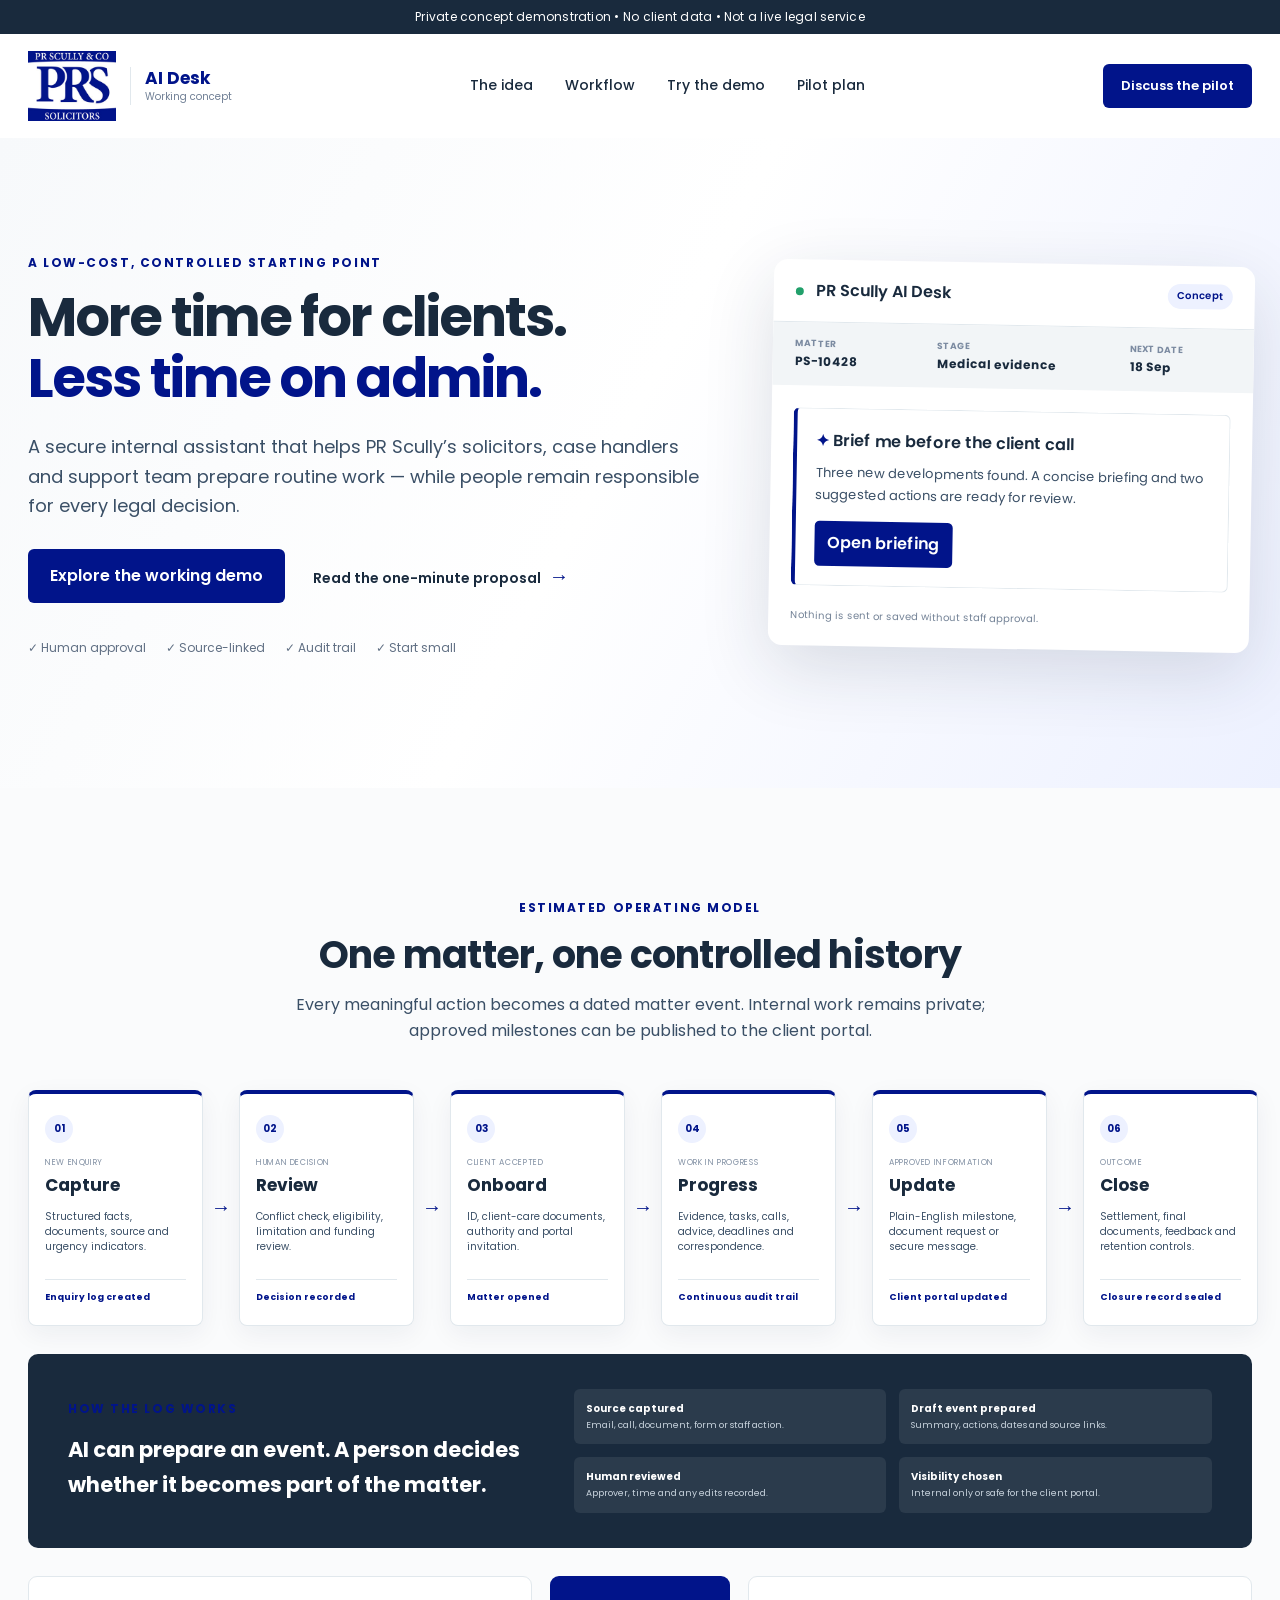
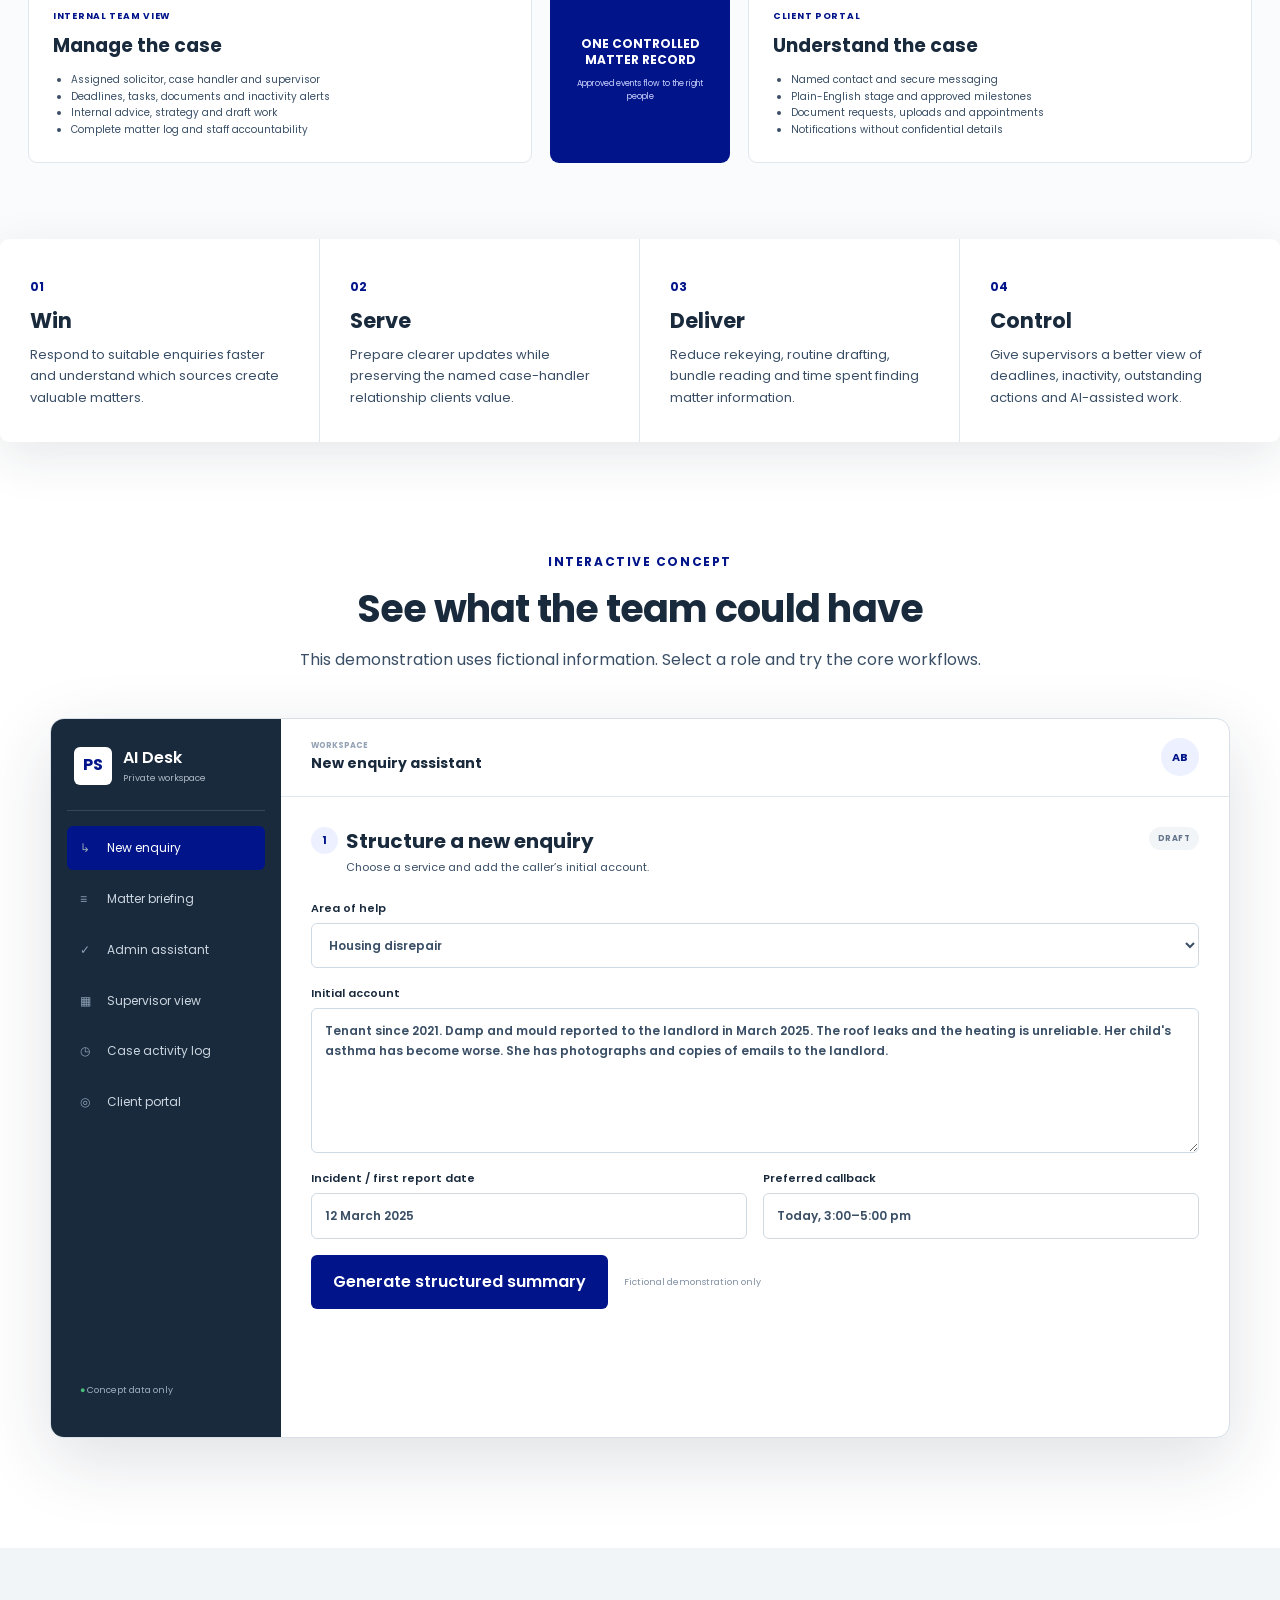
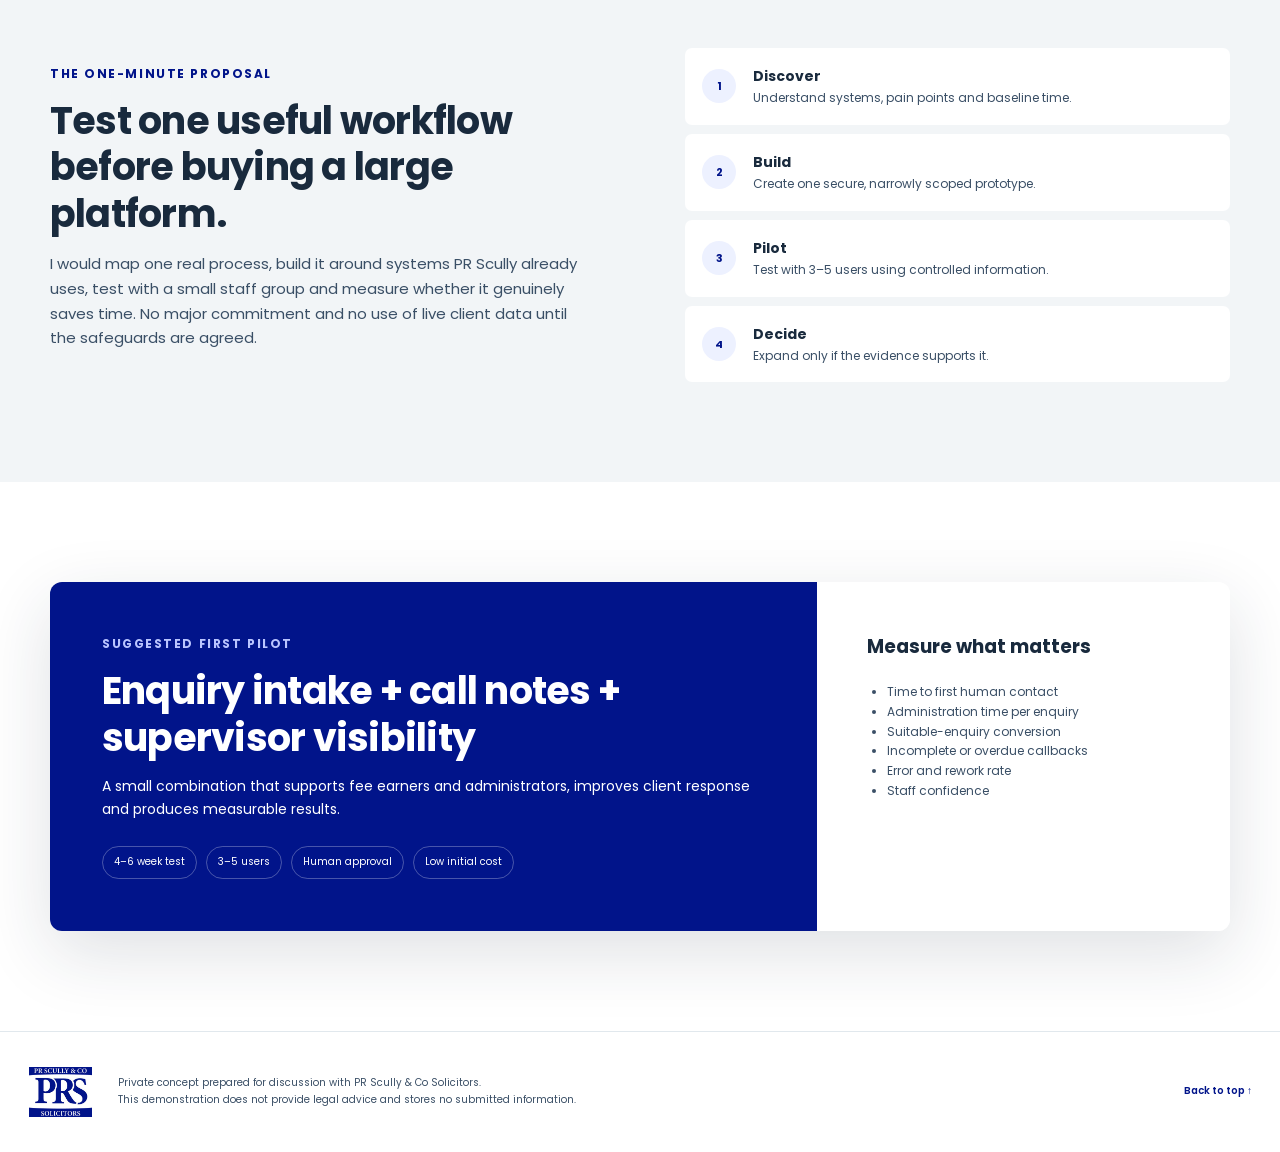
==== commit 6f2705e1: "Connect management assignments and client case view" ====
--- a/index.html
+++ b/index.html
@@ -73,6 +73,11 @@
         <article><span>06</span><i>Outcome</i><h3>Close</h3><p>Settlement, final documents, feedback and retention controls.</p><b>Closure record sealed</b></article>
       </div>
       <div class="log-model"><div><span class="eyebrow">How the log works</span><h3>AI can prepare an event. A person decides whether it becomes part of the matter.</h3></div><ol><li><b>Source captured</b><span>Email, call, document, form or staff action.</span></li><li><b>Draft event prepared</b><span>Summary, actions, dates and source links.</span></li><li><b>Human reviewed</b><span>Approver, time and any edits recorded.</span></li><li><b>Visibility chosen</b><span>Internal only or safe for the client portal.</span></li></ol></div>
+      <div class="two-views">
+        <article><span>INTERNAL TEAM VIEW</span><h3>Manage the case</h3><ul><li>Assigned solicitor, case handler and supervisor</li><li>Deadlines, tasks, documents and inactivity alerts</li><li>Internal advice, strategy and draft work</li><li>Complete matter log and staff accountability</li></ul></article>
+        <div class="shared-record"><b>ONE CONTROLLED<br>MATTER RECORD</b><i>Approved events flow to the right people</i></div>
+        <article><span>CLIENT PORTAL</span><h3>Understand the case</h3><ul><li>Named contact and secure messaging</li><li>Plain-English stage and approved milestones</li><li>Document requests, uploads and appointments</li><li>Notifications without confidential details</li></ul></article>
+      </div>
     </section>
 
     <section class="outcomes" id="opportunity">
@@ -134,7 +139,8 @@
           <section class="tab-panel" id="dashboard">
             <div class="app-heading"><div><span class="step">4</span><h3>Supervisor attention view</h3><p>A simple action list — not another reporting burden.</p></div><span class="status live">SAMPLE DATA</span></div>
             <div class="dashboard-metrics"><div><strong>42</strong><span>new enquiries</span></div><div><strong>71%</strong><span>contacted in target</span></div><div class="amber"><strong>11</strong><span>awaiting documents</span></div><div class="red"><strong>6</strong><span>need attention</span></div></div>
-            <table><thead><tr><th>Area</th><th>Signal</th><th>Owner</th><th>Next step</th></tr></thead><tbody><tr><td>Enquiries</td><td><b>4 not contacted</b></td><td>Intake</td><td><button>Call today</button></td></tr><tr><td>Matters</td><td><b>3 inactive &gt;21 days</b></td><td>Supervisors</td><td><button>Review list</button></td></tr><tr><td>Clients</td><td><b>8 updates overdue</b></td><td>Case handlers</td><td><button>Approve drafts</button></td></tr></tbody></table>
+            <div class="management-switch"><button class="active">Attention required</button><button>Team caseload</button><button>Client updates</button><span>Updated just now</span></div>
+            <table><thead><tr><th>Matter</th><th>Client / stage</th><th>Assigned team</th><th>Signal</th><th>Next step</th></tr></thead><tbody><tr><td><b>PS-10428</b></td><td>Sarah H.<small>Medical evidence</small></td><td><div class="assigned"><span>AB</span><span>JD</span><p><b>A. Brown</b> · Solicitor<br><b>J. Dove</b> · Case handler<br>P. Scully · Supervisor</p></div></td><td><b>Update overdue</b><small>9 days</small></td><td><button>Review draft</button></td></tr><tr><td><b>PS-10441</b></td><td>Michael R.<small>Liability review</small></td><td><div class="assigned"><span>PH</span><span>ER</span><p><b>P. Hendrick</b> · Solicitor<br><b>E. Robinson</b> · Handler<br>A. Brown · Supervisor</p></div></td><td><b>Deadline approaching</b><small>3 days</small></td><td><button>Open matter</button></td></tr><tr><td><b>PS-10455</b></td><td>Helen W.<small>New evidence</small></td><td><div class="assigned"><span>AB</span><span>ER</span><p><b>A. Brown</b> · Solicitor<br><b>E. Robinson</b> · Handler<br>P. Scully · Supervisor</p></div></td><td><b>Unallocated task</b><small>Received today</small></td><td><button>Assign task</button></td></tr></tbody></table>
           </section>
 
           <section class="tab-panel" id="log">
@@ -151,7 +157,7 @@
 
           <section class="tab-panel" id="portal">
             <div class="portal-banner"><span>CLIENT VIEW</span>This screen contains only information specifically approved for the client.</div>
-            <div class="portal-head"><div><small>WELCOME BACK</small><h3>Sarah, here is your case update</h3><p>Matter reference PS-10428</p></div><button class="button-outline">Send a secure message</button></div>
+            <div class="portal-head"><div><small>WELCOME BACK</small><h3>Sarah, here is your case update</h3><p>Matter reference PS-10428</p></div><div class="portal-owner"><span>JD</span><p><small>YOUR CASE CONTACT</small><b>Jacqui Dove</b><em>Supervising solicitor: Alasdair Brown</em></p><button class="button-outline">Secure message</button></div></div>
             <div class="portal-progress"><div class="progress-line"><span class="done">✓</span><i></i><span class="done">✓</span><i></i><span class="current">3</span><i></i><span>4</span><i></i><span>5</span></div><div class="progress-labels"><b>Case opened</b><b>Evidence gathered</b><b>Medical evidence</b><b>Negotiation</b><b>Outcome</b></div></div>
             <div class="portal-grid"><article class="latest-update"><small>LATEST UPDATE · 25 AUGUST 2026</small><h4>Your medical report has been received</h4><p>Your case handler is reviewing the report. We have asked the expert to clarify two points. We will update you when the response arrives.</p><div><span>Published by Jacqui</span><button id="acknowledge-update">I’ve read this update</button></div></article><article class="portal-action"><small>ACTION NEEDED</small><h4>Please upload travel receipts</h4><p>Receipts for travel connected with your appointments will help us record your expenses.</p><button class="button" id="portal-upload">Choose files</button><em>Demo only — files are not uploaded</em></article></div>
             <div class="portal-lower"><article><h4>Secure messages</h4><p><b>PR Scully · 25 Aug</b><br>We have received your medical report and will review it shortly.</p><a href="#">View all messages →</a></article><article><h4>Your documents</h4><p>12 documents shared with you<br>3 documents supplied by you</p><a href="#">Open document centre →</a></article><article><h4>Your contact</h4><p><b>Jacqui Dove</b><br>Case handler<br>0161 667 8260</p><a href="#">Send a secure message →</a></article></div>
--- a/workflow.css
+++ b/workflow.css
@@ -9,6 +9,7 @@
 .log-model{display:grid;grid-template-columns:1fr 1.4fr;gap:50px;align-items:center;background:var(--ink);border-radius:10px;color:#fff;padding:35px 40px;margin-top:28px}
 .log-model h3{margin:0;font-size:21px}.log-model ol{display:grid;grid-template-columns:1fr 1fr;gap:13px;margin:0;padding:0;list-style:none}
 .log-model li{display:flex;flex-direction:column;background:rgba(255,255,255,.08);border-radius:6px;padding:12px}.log-model li b{font-size:10px}.log-model li span{color:#c8d3dd;font-size:9px}
+.two-views{display:grid;grid-template-columns:1fr 180px 1fr;gap:18px;align-items:stretch;margin-top:28px}.two-views article{background:#fff;border:1px solid var(--line);border-radius:9px;padding:24px}.two-views article>span{font-size:9px;color:var(--blue);font-weight:700;letter-spacing:.08em}.two-views h3{color:var(--ink);margin:4px 0 10px}.two-views ul{font-size:10px;padding-left:18px;margin:0}.shared-record{background:var(--blue);color:#fff;border-radius:9px;display:flex;flex-direction:column;align-items:center;justify-content:center;text-align:center;padding:16px}.shared-record b{font-size:12px;line-height:1.35}.shared-record i{font-size:8px;font-style:normal;color:#cdd3ff;margin-top:9px}
 .app-shell{min-height:720px}.log-controls{display:flex;align-items:center;gap:7px;border-bottom:1px solid var(--line);padding-bottom:14px;margin-bottom:14px}
 .log-controls .filter{border:1px solid var(--line);background:#fff;color:var(--body);border-radius:20px;padding:6px 10px;font-size:9px;cursor:pointer}.log-controls .filter.active{background:var(--blue);border-color:var(--blue);color:#fff}.log-controls span{margin-left:auto;font-size:8px;color:#8391a3}
 .timeline{position:relative}.timeline:before{content:"";position:absolute;left:17px;top:20px;bottom:20px;width:1px;background:var(--line)}.timeline article{position:relative;display:grid;grid-template-columns:36px 1fr;gap:14px;padding:8px 0}
@@ -17,8 +18,9 @@
 .visibility{border-radius:12px;padding:3px 7px;font-weight:700}.visibility.internal{background:#edf1ff;color:var(--blue)}.visibility.review{background:#fff4d9;color:#8a5b00}.visibility.client{background:#e7f7ef;color:#147d64}.visibility.system-tag{background:var(--soft);color:#64748b}
 .integrity-note{display:flex;gap:13px;background:#f7f8ff;border-left:4px solid var(--blue);padding:12px 15px;margin-top:10px;font-size:9px}.integrity-note strong{color:var(--blue);white-space:nowrap}
 .portal-banner{background:#edf1ff;color:var(--blue);padding:9px 14px;border-radius:6px;font-size:9px}.portal-banner span{font-weight:700;margin-right:10px}.portal-head{display:flex;justify-content:space-between;align-items:center;padding:18px 0}.portal-head small,.portal-grid small{font-size:8px;font-weight:700;color:#7f8da0}.portal-head h3{color:var(--ink);margin:3px 0;font-size:22px}.portal-head p{margin:0;font-size:10px}
+.portal-owner{display:flex;align-items:center;gap:9px}.portal-owner>span{width:34px;height:34px;border-radius:50%;display:grid;place-items:center;background:#edf1ff;color:var(--blue);font-size:9px;font-weight:700}.portal-owner p{display:flex;flex-direction:column;margin-right:5px}.portal-owner p b{color:var(--ink);font-size:10px}.portal-owner p em{font-size:7px;font-style:normal;color:#7f8da0}.management-switch{display:flex;align-items:center;gap:7px;margin-bottom:10px}.management-switch button{border:1px solid var(--line);background:#fff;color:var(--body);border-radius:18px;padding:6px 9px;font-size:8px}.management-switch button.active{background:var(--blue);border-color:var(--blue);color:#fff}.management-switch span{margin-left:auto;font-size:8px;color:#8291a3}.assigned{display:grid;grid-template-columns:20px 20px 1fr;align-items:center}.assigned>span{width:22px;height:22px;border-radius:50%;display:grid;place-items:center;background:#edf1ff;color:var(--blue);border:2px solid #fff;font-size:6px;font-weight:700}.assigned>span:nth-child(2){margin-left:-5px;background:#e7f7ef;color:#147d64}.assigned p{margin:0;font-size:7px;line-height:1.35}.assigned p b{color:var(--ink)}td small{display:block;font-size:7px;color:#8391a3}
 .portal-progress{background:var(--soft);border-radius:8px;padding:14px 24px;margin-bottom:16px}.progress-line{display:grid;grid-template-columns:26px 1fr 26px 1fr 26px 1fr 26px 1fr 26px;align-items:center}.progress-line span{width:26px;height:26px;border-radius:50%;display:grid;place-items:center;background:#fff;border:1px solid #bcc8d3;color:#7c8a9b;font-size:9px}.progress-line span.done{background:var(--green);border-color:var(--green);color:#fff}.progress-line span.current{background:var(--blue);border-color:var(--blue);color:#fff}.progress-line i{height:2px;background:#cbd5df}.progress-labels{display:grid;grid-template-columns:repeat(5,1fr);text-align:center;margin-top:7px;font-size:7px;color:#607084}
 .portal-grid{display:grid;grid-template-columns:1.4fr .8fr;gap:14px}.portal-grid article{border:1px solid var(--line);border-radius:8px;padding:16px}.portal-grid h4{color:var(--ink);margin:5px 0;font-size:15px}.portal-grid p{font-size:9px}.latest-update{border-left:4px solid var(--blue)!important}.latest-update>div{display:flex;justify-content:space-between;align-items:center;font-size:8px;color:#7f8da0}.latest-update button{border:0;background:#edf1ff;color:var(--blue);padding:7px 9px;border-radius:4px;font-size:8px;font-weight:700}.portal-action{background:#fffaf0}.portal-action .button{min-height:38px;padding:8px 12px;font-size:9px}.portal-action em{display:block;font-size:7px;color:#8a97a8;margin-top:7px}
 .portal-lower{display:grid;grid-template-columns:repeat(3,1fr);gap:12px;margin-top:12px}.portal-lower article{background:var(--soft);padding:12px;border-radius:6px}.portal-lower h4{color:var(--ink);margin:0 0 5px;font-size:11px}.portal-lower p,.portal-lower a{font-size:8px}.portal-lower a{color:var(--blue);font-weight:600;text-decoration:none}
 @media(max-width:1180px){.workflow-map{grid-template-columns:repeat(3,1fr)}.workflow-map article{width:auto}.flow-arrow{display:none}}
-@media(max-width:620px){.workflow-section{padding:70px 14px}.workflow-map{grid-template-columns:1fr}.log-model{grid-template-columns:1fr;padding:26px 22px}.log-model ol{grid-template-columns:1fr}.portal-grid,.portal-lower{grid-template-columns:1fr}.portal-head{align-items:flex-start;gap:12px}.progress-labels{font-size:6px}.timeline header,.timeline footer{flex-direction:column;gap:4px}.log-controls{flex-wrap:wrap}.log-controls span{margin-left:0;width:100%}}
+@media(max-width:620px){.workflow-section{padding:70px 14px}.workflow-map{grid-template-columns:1fr}.log-model{grid-template-columns:1fr;padding:26px 22px}.log-model ol{grid-template-columns:1fr}.two-views{grid-template-columns:1fr}.portal-grid,.portal-lower{grid-template-columns:1fr}.portal-head{align-items:flex-start;gap:12px;flex-direction:column}.portal-owner{flex-wrap:wrap}.progress-labels{font-size:6px}.timeline header,.timeline footer{flex-direction:column;gap:4px}.log-controls{flex-wrap:wrap}.log-controls span{margin-left:0;width:100%}}
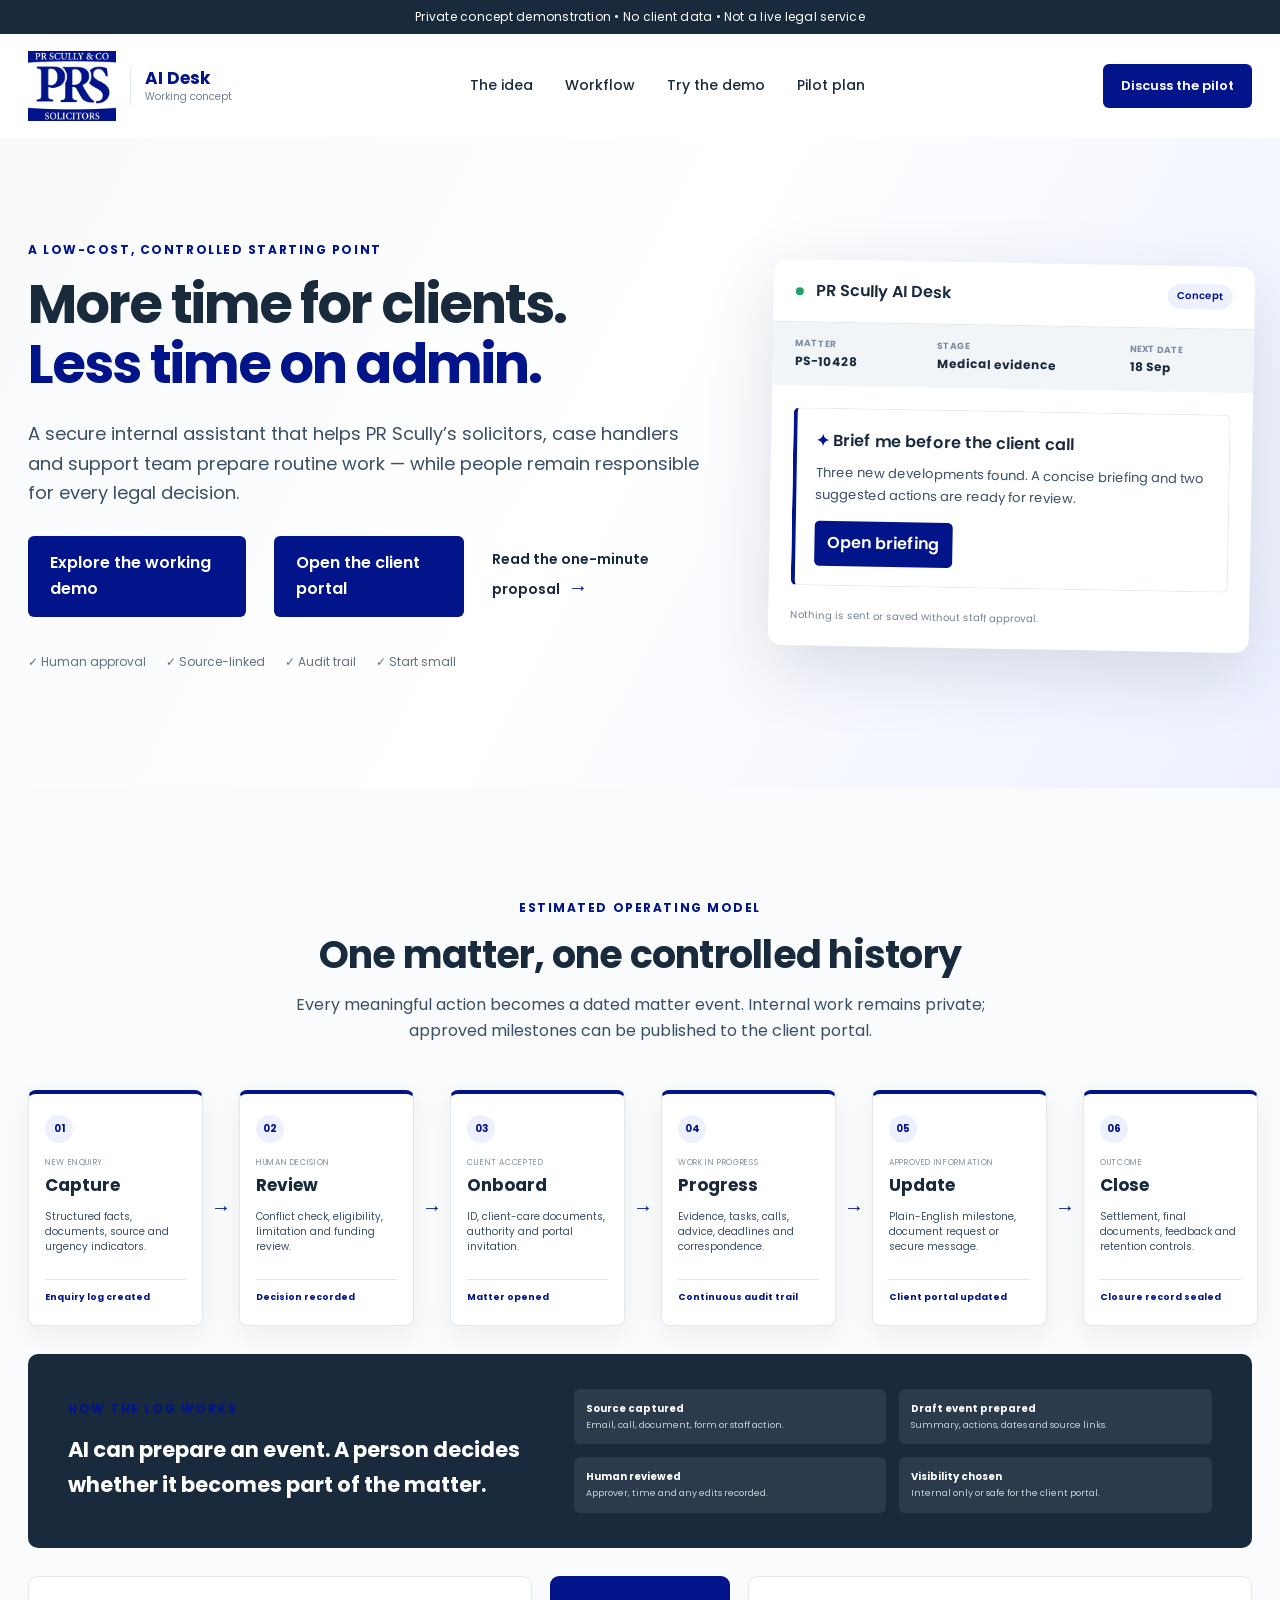
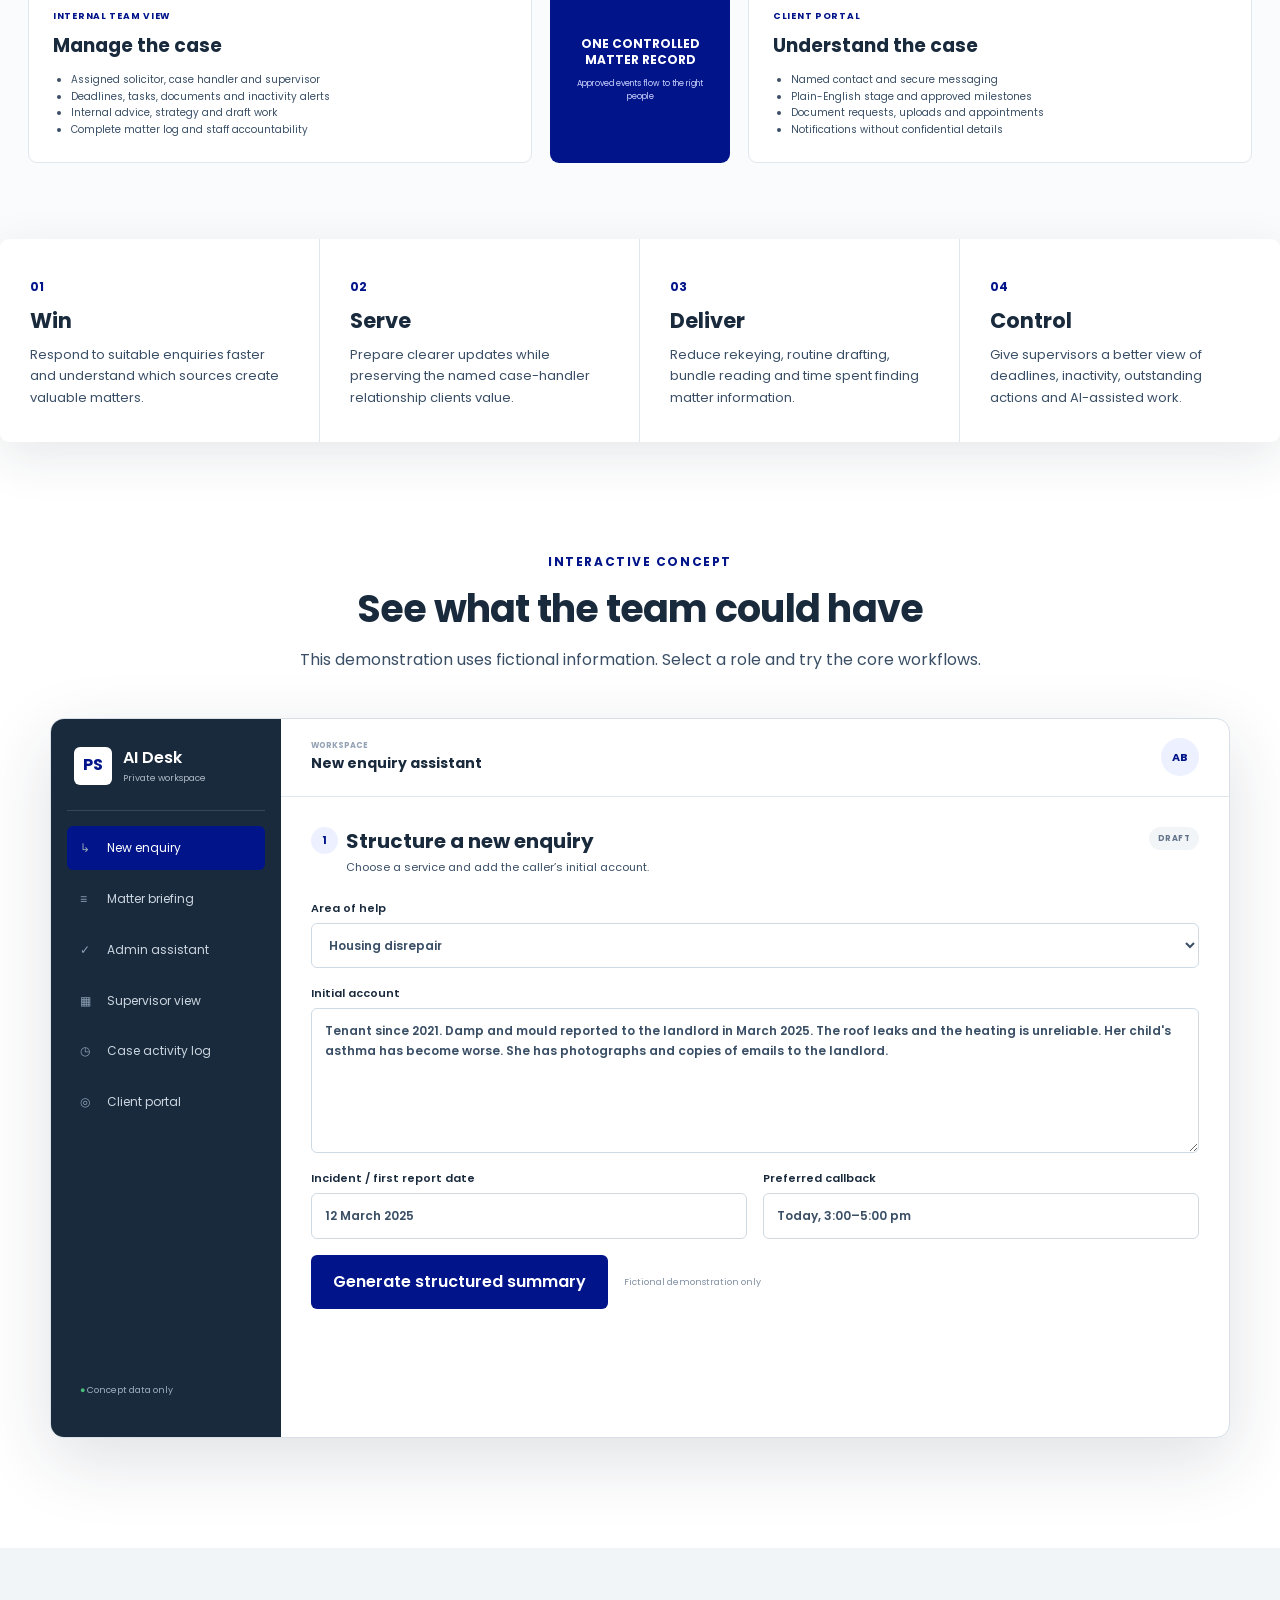
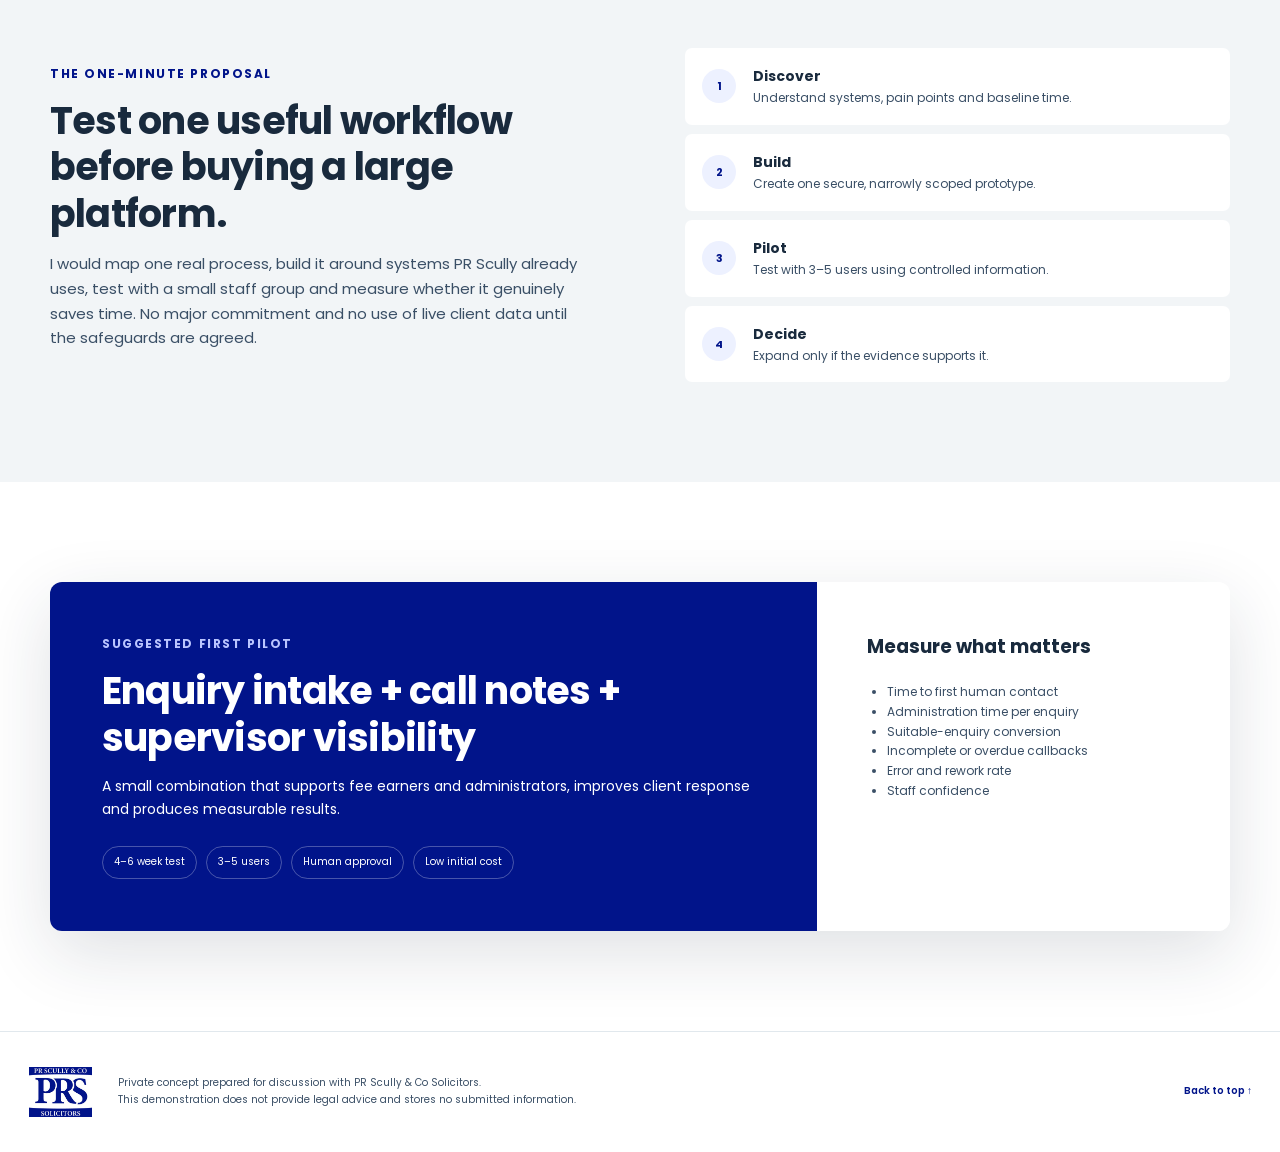
==== commit 59724787: "Add full interactive client portal" ====
--- a/index.html
+++ b/index.html
@@ -36,6 +36,7 @@
         <p class="lead">A secure internal assistant that helps PR Scully’s solicitors, case handlers and support team prepare routine work — while people remain responsible for every legal decision.</p>
         <div class="hero-actions">
           <a class="button" href="#demo">Explore the working demo</a>
+          <a class="button button-client" href="portal.html">Open the client portal</a>
           <a class="text-link" href="#proposal">Read the one-minute proposal <span>→</span></a>
         </div>
         <div class="trust-row">
@@ -161,6 +162,7 @@
             <div class="portal-progress"><div class="progress-line"><span class="done">✓</span><i></i><span class="done">✓</span><i></i><span class="current">3</span><i></i><span>4</span><i></i><span>5</span></div><div class="progress-labels"><b>Case opened</b><b>Evidence gathered</b><b>Medical evidence</b><b>Negotiation</b><b>Outcome</b></div></div>
             <div class="portal-grid"><article class="latest-update"><small>LATEST UPDATE · 25 AUGUST 2026</small><h4>Your medical report has been received</h4><p>Your case handler is reviewing the report. We have asked the expert to clarify two points. We will update you when the response arrives.</p><div><span>Published by Jacqui</span><button id="acknowledge-update">I’ve read this update</button></div></article><article class="portal-action"><small>ACTION NEEDED</small><h4>Please upload travel receipts</h4><p>Receipts for travel connected with your appointments will help us record your expenses.</p><button class="button" id="portal-upload">Choose files</button><em>Demo only — files are not uploaded</em></article></div>
             <div class="portal-lower"><article><h4>Secure messages</h4><p><b>PR Scully · 25 Aug</b><br>We have received your medical report and will review it shortly.</p><a href="#">View all messages →</a></article><article><h4>Your documents</h4><p>12 documents shared with you<br>3 documents supplied by you</p><a href="#">Open document centre →</a></article><article><h4>Your contact</h4><p><b>Jacqui Dove</b><br>Case handler<br>0161 667 8260</p><a href="#">Send a secure message →</a></article></div>
+            <a class="full-portal-link" href="portal.html">Open the full interactive client portal →</a>
           </section>
         </div>
       </div>
